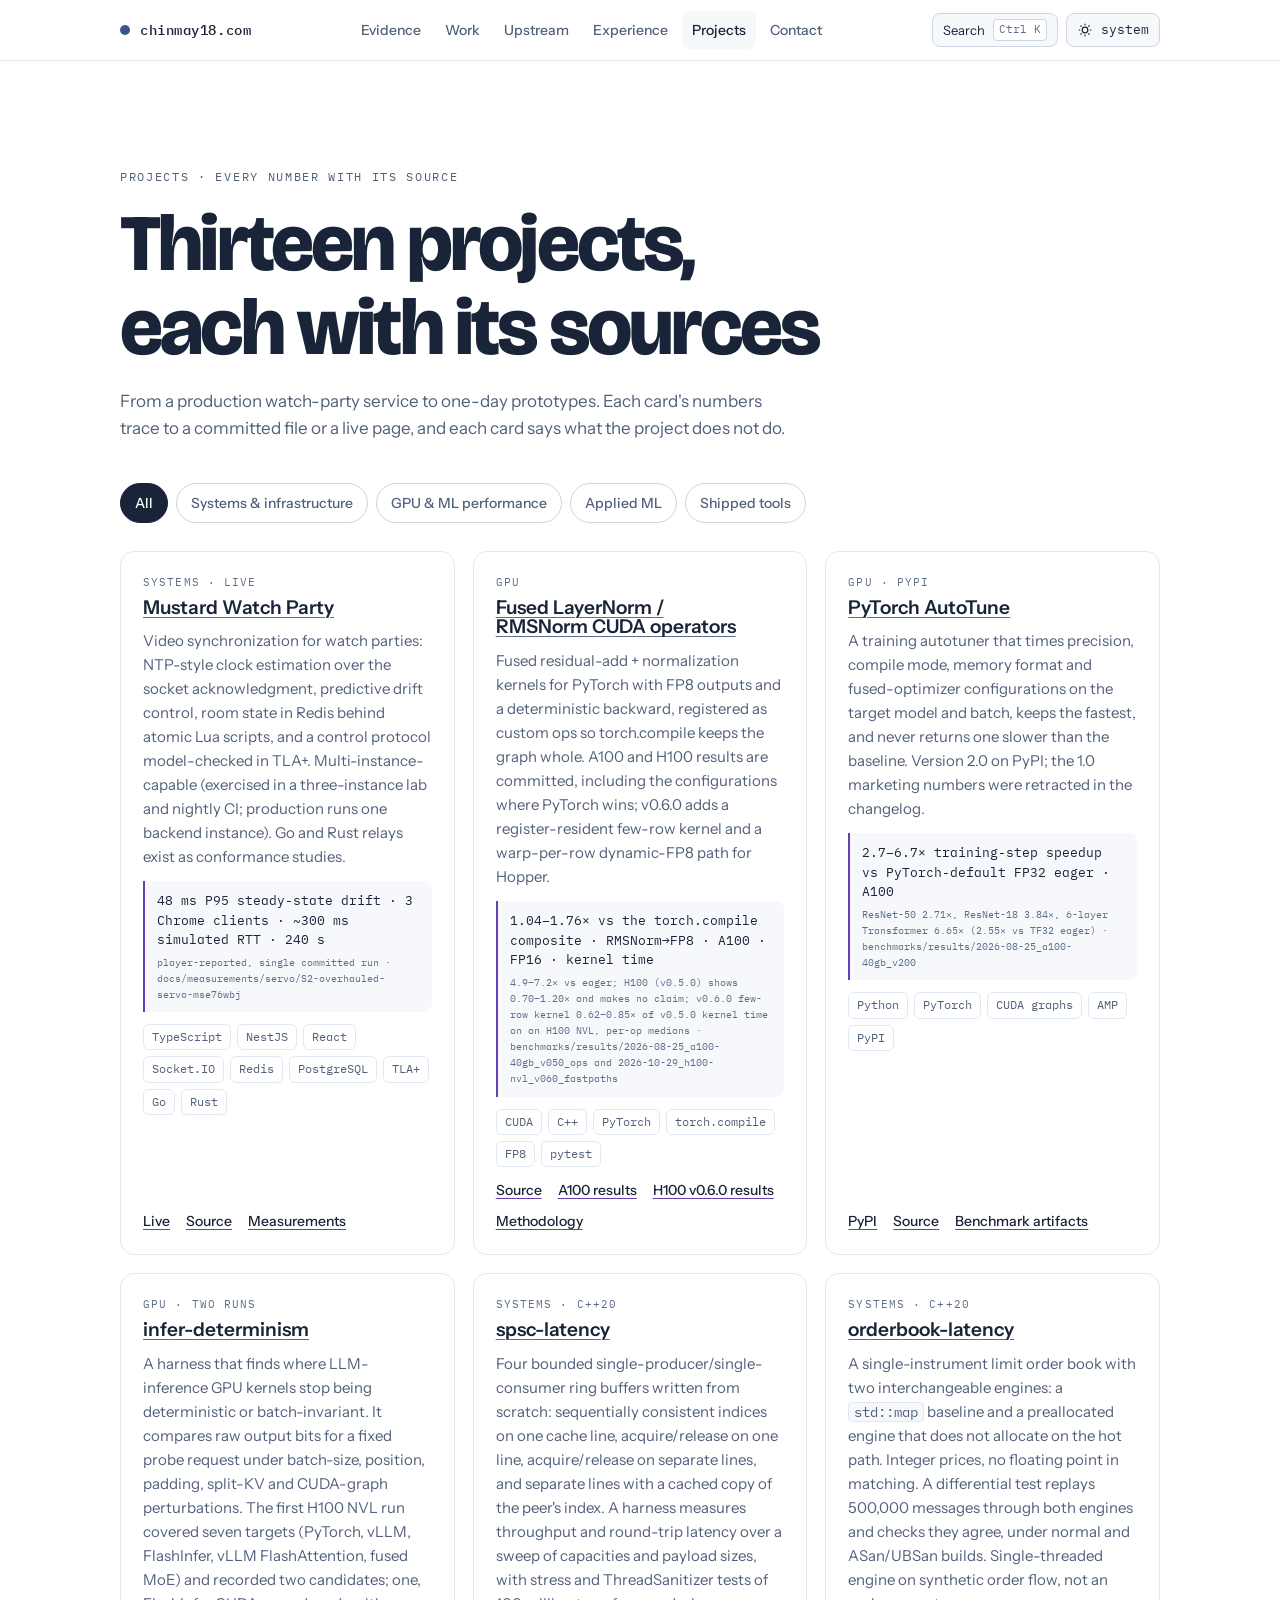
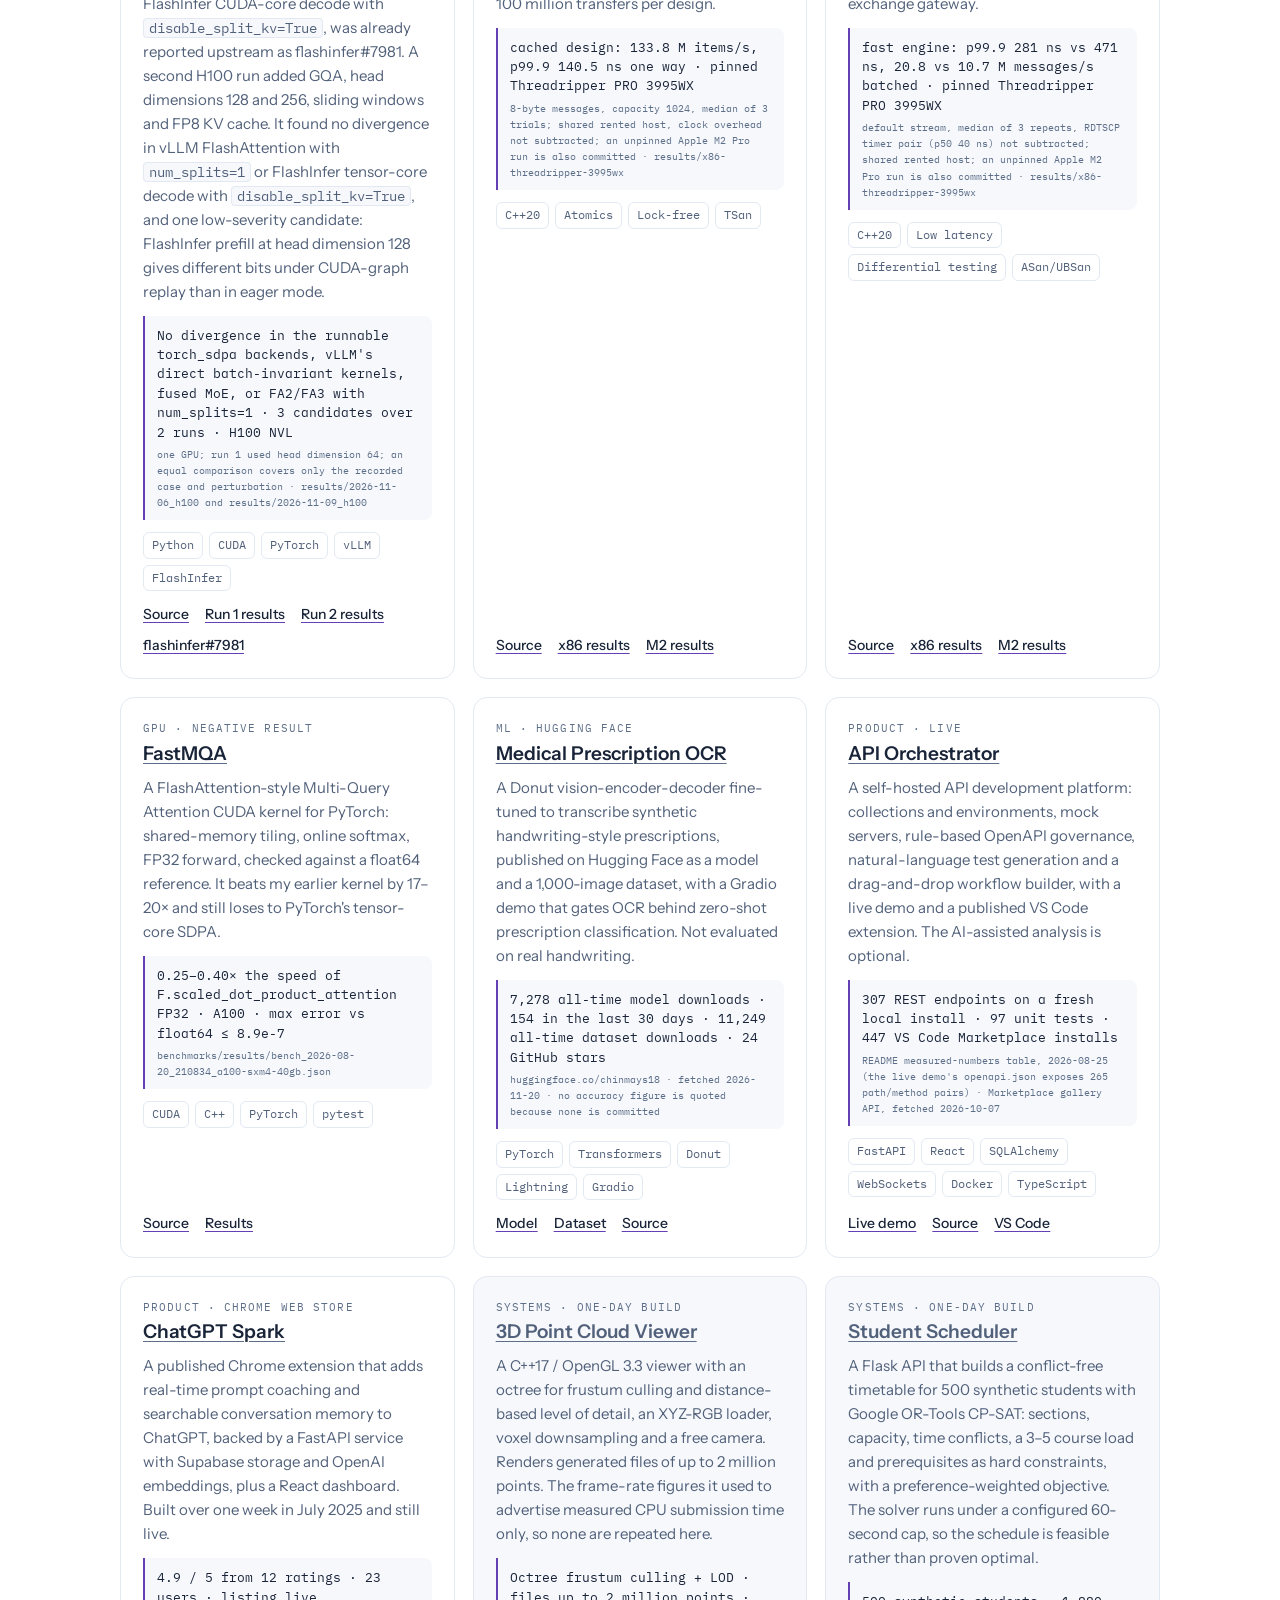
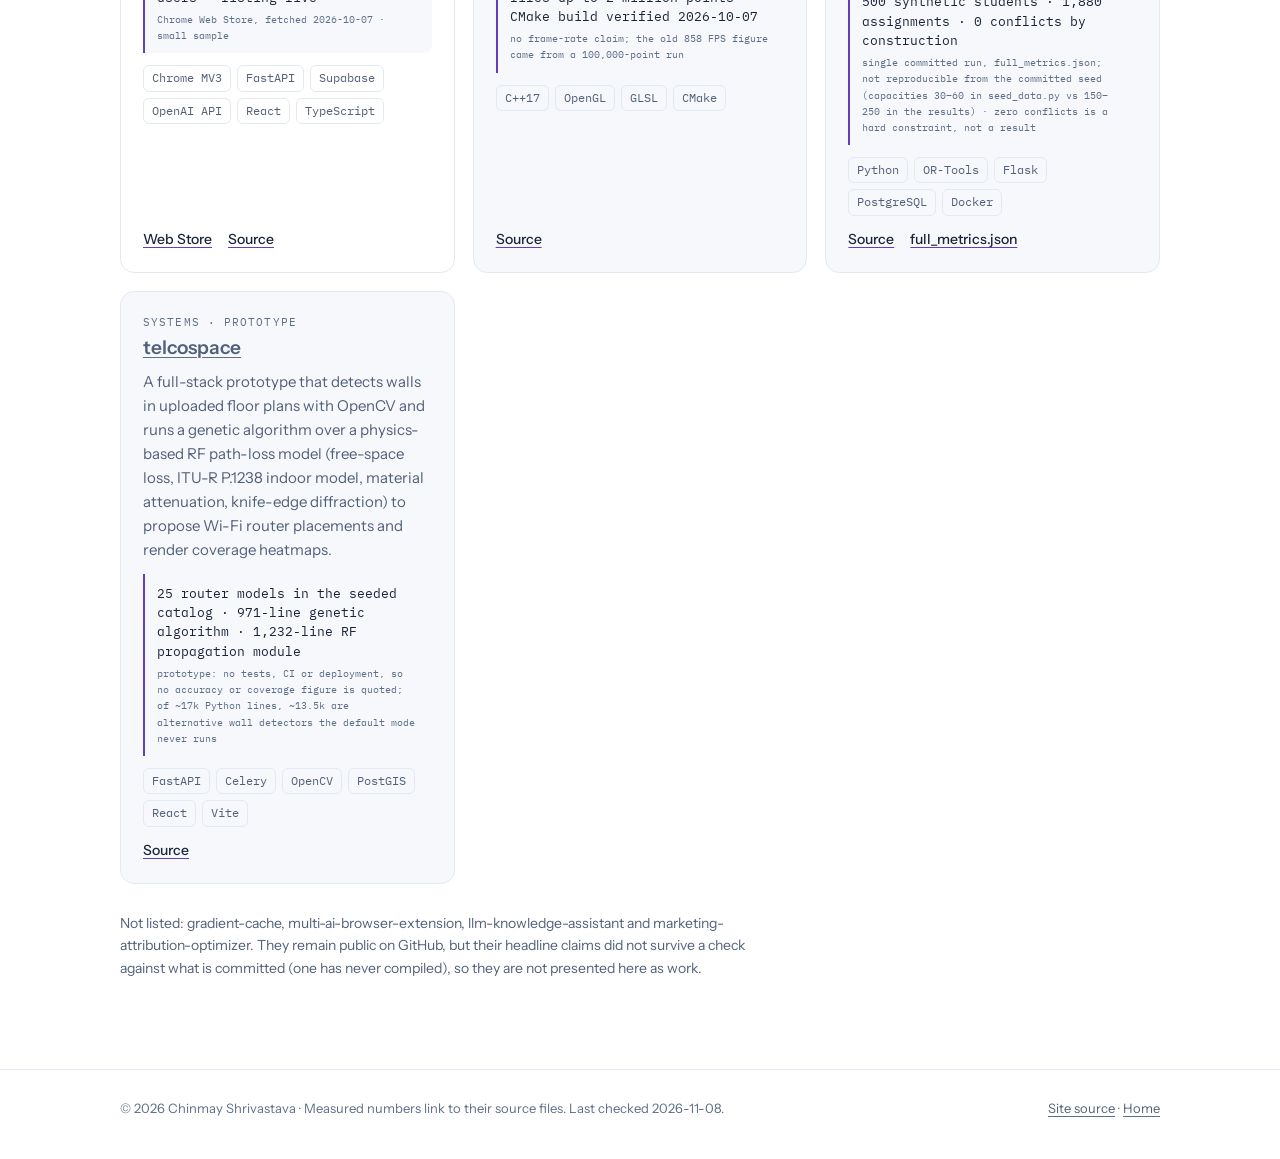
==== projects.html @ 0da6872e "Update Hugging Face download counts" ====
<!DOCTYPE html>
<html lang="en">
<head>
  <meta charset="UTF-8">
  <meta name="viewport" content="width=device-width, initial-scale=1.0, viewport-fit=cover">
  <title>Projects · Chinmay Shrivastava</title>
  <meta name="description" content="Projects by Chinmay Shrivastava: distributed video sync, fused CUDA operators, a PyTorch autotuner, a Multi-Query Attention kernel, OCR on Hugging Face, and shipped tools. Every number on each card names its source.">
  <link rel="canonical" href="https://chinmay18.com/projects.html">
  <meta name="theme-color" content="#ffffff" media="(prefers-color-scheme: light)">
  <meta name="theme-color" content="#0d1117" media="(prefers-color-scheme: dark)">
  <meta property="og:type" content="website">
  <meta property="og:title" content="Projects · Chinmay Shrivastava">
  <meta property="og:description" content="Thirteen projects, each with sourced numbers and the limits of what it does.">
  <meta property="og:url" content="https://chinmay18.com/projects.html">
  <meta property="og:image" content="https://chinmay18.com/assets/og.png">
  <meta property="og:image:width" content="1200">
  <meta property="og:image:height" content="630">
  <meta name="twitter:card" content="summary_large_image">
  <meta name="twitter:image" content="https://chinmay18.com/assets/og.png">
  <link rel="icon" href="data:image/svg+xml,%3Csvg xmlns='http://www.w3.org/2000/svg' viewBox='0 0 64 64'%3E%3Crect width='64' height='64' rx='14' fill='%23192438'/%3E%3Ccircle cx='24' cy='40' r='9' fill='%23bba8ff'/%3E%3Ccircle cx='42' cy='26' r='9' fill='%2383dcd0'/%3E%3C/svg%3E">
  <script>try{var t=localStorage.getItem("theme");if(t==="light"||t==="dark"){document.documentElement.setAttribute("data-theme",t)}}catch(e){}</script>
  <link rel="preconnect" href="https://fonts.googleapis.com">
  <link rel="preconnect" href="https://fonts.gstatic.com" crossorigin>
  <link href="https://fonts.googleapis.com/css2?family=Bricolage+Grotesque:opsz,wght@12..96,500..800&family=IBM+Plex+Mono:wght@400;500&family=Instrument+Sans:wght@400..700&display=swap" rel="stylesheet">
  <link rel="stylesheet" href="assets/css/site.css">
</head>
<body>
  <a class="skip" href="#main">Skip to content</a>

  <header class="topbar">
    <div class="wrap">
      <a class="brand" href="index.html" aria-label="chinmay18.com, home"><span class="dot" aria-hidden="true"></span>chinmay18.com</a>
      <nav aria-label="Primary"><ul class="nav">
        <li><a href="index.html#evidence" data-cmd="Evidence ledger" data-kind="section">Evidence</a></li>
        <li><a href="index.html#work" data-cmd="Selected work" data-kind="section">Work</a></li>
        <li><a href="index.html#upstream" data-cmd="Upstream record" data-kind="section">Upstream</a></li>
        <li><a href="index.html#experience" data-cmd="Experience" data-kind="section">Experience</a></li>
        <li><a href="projects.html" aria-current="page" data-cmd="All projects" data-kind="page">Projects</a></li>
        <li><a href="index.html#contact" data-cmd="Contact" data-kind="section">Contact</a></li>
      </ul></nav>
      <div class="controls">
        <button class="btn-kbd" type="button" data-open-palette aria-label="Search this site (Command K)"><span class="label">Search</span><kbd aria-hidden="true">⌘K</kbd></button>
        <button class="btn-icon" type="button" id="theme-toggle">
          <svg viewBox="0 0 24 24" fill="none" stroke="currentColor" stroke-width="1.8" aria-hidden="true"><circle cx="12" cy="12" r="4.2"/><path d="M12 2.5v2.4M12 19.1v2.4M2.5 12h2.4M19.1 12h2.4M5.3 5.3l1.7 1.7M17 17l1.7 1.7M5.3 18.7 7 17M17 7l1.7-1.7"/></svg>
          <span class="sr-only">Theme: </span><span class="theme-label mono" aria-live="polite">system</span>
        </button>
      </div>
    </div>
  </header>

  <main id="main">
    <section class="page-head">
      <div class="wrap">
        <p class="eyebrow rise" style="--i:0">Projects · every number with its source</p>
        <h1 class="rise" style="--i:1">Thirteen projects,<br>each with its sources</h1>
        <p class="rise" style="--i:2">From a production watch-party service to one-day prototypes. Each card's numbers trace to a committed file or a live page, and each card says what the project does not do.</p>
      </div>
    </section>

    <section class="section" style="border-top:0; padding-top:0">
      <div class="wrap">
        <h2 class="sr-only">All projects</h2>
        <div class="filters" role="group" aria-label="Filter projects">
          <button class="filter" type="button" data-filter="all" aria-pressed="true">All</button>
          <button class="filter" type="button" data-filter="systems" aria-pressed="false">Systems &amp; infrastructure</button>
          <button class="filter" type="button" data-filter="gpu" aria-pressed="false">GPU &amp; ML performance</button>
          <button class="filter" type="button" data-filter="ml" aria-pressed="false">Applied ML</button>
          <button class="filter" type="button" data-filter="product" aria-pressed="false">Shipped tools</button>
        </div>
        <p class="sr-only" role="status" id="filter-status"></p>

        <div class="grid">
          <!-- Mustard -->
          <article class="proj" data-kinds="systems product">
            <div class="top"><h3><a href="https://github.com/JonSnow1807/Mustard-Watch-Party" target="_blank" rel="noopener" data-cmd="Mustard Watch Party" data-kind="project">Mustard Watch Party</a></h3><span class="kind">systems · live</span></div>
            <p>Video synchronization for watch parties: NTP-style clock estimation over the socket acknowledgment, predictive drift control, room state in Redis behind atomic Lua scripts, and a control protocol model-checked in TLA+. Multi-instance-capable (exercised in a three-instance lab and nightly CI; production runs one backend instance). Go and Rust relays exist as conformance studies.</p>
            <div class="fact">48 ms P95 steady-state drift · 3 Chrome clients · ~300 ms simulated RTT · 240 s<small>player-reported, single committed run · docs/measurements/servo/S2-overhauled-servo-mse76wbj</small></div>
            <div class="tags"><span>TypeScript</span><span>NestJS</span><span>React</span><span>Socket.IO</span><span>Redis</span><span>PostgreSQL</span><span>TLA+</span><span>Go</span><span>Rust</span></div>
            <div class="foot"><a href="https://mustard.watch" target="_blank" rel="noopener">Live</a><a href="https://github.com/JonSnow1807/Mustard-Watch-Party" target="_blank" rel="noopener">Source</a><a href="https://github.com/JonSnow1807/Mustard-Watch-Party/tree/main/docs/measurements" target="_blank" rel="noopener">Measurements</a></div>
          </article>

          <!-- Fused CUDA -->
          <article class="proj" data-kinds="gpu">
            <div class="top"><h3><a href="https://github.com/JonSnow1807/Fused-LayerNorm-CUDA-Operator" target="_blank" rel="noopener" data-cmd="Fused LayerNorm CUDA operators" data-kind="project">Fused LayerNorm / RMSNorm CUDA operators</a></h3><span class="kind">gpu</span></div>
            <p>Fused residual-add + normalization kernels for PyTorch with FP8 outputs and a deterministic backward, registered as custom ops so torch.compile keeps the graph whole. A100 and H100 results are committed, including the configurations where PyTorch wins; v0.6.0 adds a register-resident few-row kernel and a warp-per-row dynamic-FP8 path for Hopper.</p>
            <div class="fact">1.04–1.76× vs the torch.compile composite · RMSNorm→FP8 · A100 · FP16 · kernel time<small>4.9–7.2× vs eager; H100 (v0.5.0) shows 0.70–1.20× and makes no claim; v0.6.0 few-row kernel 0.62–0.85× of v0.5.0 kernel time on an H100 NVL, per-op medians · benchmarks/results/2026-08-25_a100-40gb_v050_ops and 2026-10-29_h100-nvl_v060_fastpaths</small></div>
            <div class="tags"><span>CUDA</span><span>C++</span><span>PyTorch</span><span>torch.compile</span><span>FP8</span><span>pytest</span></div>
            <div class="foot"><a href="https://github.com/JonSnow1807/Fused-LayerNorm-CUDA-Operator" target="_blank" rel="noopener">Source</a><a href="https://github.com/JonSnow1807/Fused-LayerNorm-CUDA-Operator/tree/main/benchmarks/results/2026-08-25_a100-40gb_v050_ops" target="_blank" rel="noopener">A100 results</a><a href="https://github.com/JonSnow1807/Fused-LayerNorm-CUDA-Operator/tree/main/benchmarks/results/2026-10-29_h100-nvl_v060_fastpaths" target="_blank" rel="noopener">H100 v0.6.0 results</a><a href="https://github.com/JonSnow1807/Fused-LayerNorm-CUDA-Operator/blob/main/docs/methodology.md" target="_blank" rel="noopener">Methodology</a></div>
          </article>

          <!-- AutoTune -->
          <article class="proj" data-kinds="gpu product">
            <div class="top"><h3><a href="https://github.com/JonSnow1807/pytorch-autotune" target="_blank" rel="noopener" data-cmd="PyTorch AutoTune" data-kind="project">PyTorch AutoTune</a></h3><span class="kind">gpu · pypi</span></div>
            <p>A training autotuner that times precision, compile mode, memory format and fused-optimizer configurations on the target model and batch, keeps the fastest, and never returns one slower than the baseline. Version 2.0 on PyPI; the 1.0 marketing numbers were retracted in the changelog.</p>
            <div class="fact">2.7–6.7× training-step speedup vs PyTorch-default FP32 eager · A100<small>ResNet-50 2.71×, ResNet-18 3.84×, 6-layer Transformer 6.65× (2.55× vs TF32 eager) · benchmarks/results/2026-08-25_a100-40gb_v200</small></div>
            <div class="tags"><span>Python</span><span>PyTorch</span><span>CUDA graphs</span><span>AMP</span><span>PyPI</span></div>
            <div class="foot"><a href="https://pypi.org/project/pytorch-autotune/" target="_blank" rel="noopener">PyPI</a><a href="https://github.com/JonSnow1807/pytorch-autotune" target="_blank" rel="noopener">Source</a><a href="https://github.com/JonSnow1807/pytorch-autotune/tree/main/benchmarks/results/2026-08-25_a100-40gb_v200" target="_blank" rel="noopener">Benchmark artifacts</a></div>
          </article>

          <!-- infer-determinism -->
          <article class="proj" data-kinds="gpu">
            <div class="top"><h3><a href="https://github.com/JonSnow1807/infer-determinism" target="_blank" rel="noopener" data-cmd="infer-determinism" data-kind="project">infer-determinism</a></h3><span class="kind">gpu · two runs</span></div>
            <p>A harness that finds where LLM-inference GPU kernels stop being deterministic or batch-invariant. It compares raw output bits for a fixed probe request under batch-size, position, padding, split-KV and CUDA-graph perturbations. The first H100 NVL run covered seven targets (PyTorch, vLLM, FlashInfer, vLLM FlashAttention, fused MoE) and recorded two candidates; one, FlashInfer CUDA-core decode with <code class="mono">disable_split_kv=True</code>, was already reported upstream as flashinfer#7981. A second H100 run added GQA, head dimensions 128 and 256, sliding windows and FP8 KV cache. It found no divergence in vLLM FlashAttention with <code class="mono">num_splits=1</code> or FlashInfer tensor-core decode with <code class="mono">disable_split_kv=True</code>, and one low-severity candidate: FlashInfer prefill at head dimension 128 gives different bits under CUDA-graph replay than in eager mode.</p>
            <div class="fact">No divergence in the runnable torch_sdpa backends, vLLM's direct batch-invariant kernels, fused MoE, or FA2/FA3 with num_splits=1 · 3 candidates over 2 runs · H100 NVL<small>one GPU; run 1 used head dimension 64; an equal comparison covers only the recorded case and perturbation · results/2026-11-06_h100 and results/2026-11-09_h100</small></div>
            <div class="tags"><span>Python</span><span>CUDA</span><span>PyTorch</span><span>vLLM</span><span>FlashInfer</span></div>
            <div class="foot"><a href="https://github.com/JonSnow1807/infer-determinism" target="_blank" rel="noopener">Source</a><a href="https://github.com/JonSnow1807/infer-determinism/tree/master/results/2026-11-06_h100" target="_blank" rel="noopener">Run 1 results</a><a href="https://github.com/JonSnow1807/infer-determinism/tree/master/results/2026-11-09_h100" target="_blank" rel="noopener">Run 2 results</a><a href="https://github.com/flashinfer-ai/flashinfer/issues/7981" target="_blank" rel="noopener">flashinfer#7981</a></div>
          </article>

          <!-- spsc-latency -->
          <article class="proj" data-kinds="systems">
            <div class="top"><h3><a href="https://github.com/JonSnow1807/spsc-latency" target="_blank" rel="noopener" data-cmd="spsc-latency" data-kind="project">spsc-latency</a></h3><span class="kind">systems · C++20</span></div>
            <p>Four bounded single-producer/single-consumer ring buffers written from scratch: sequentially consistent indices on one cache line, acquire/release on one line, acquire/release on separate lines, and separate lines with a cached copy of the peer's index. A harness measures throughput and round-trip latency over a sweep of capacities and payload sizes, with stress and ThreadSanitizer tests of 100 million transfers per design.</p>
            <div class="fact">cached design: 133.8 M items/s, p99.9 140.5 ns one way · pinned Threadripper PRO 3995WX<small>8-byte messages, capacity 1024, median of 3 trials; shared rented host, clock overhead not subtracted; an unpinned Apple M2 Pro run is also committed · results/x86-threadripper-3995wx</small></div>
            <div class="tags"><span>C++20</span><span>Atomics</span><span>Lock-free</span><span>TSan</span></div>
            <div class="foot"><a href="https://github.com/JonSnow1807/spsc-latency" target="_blank" rel="noopener">Source</a><a href="https://github.com/JonSnow1807/spsc-latency/tree/master/results/x86-threadripper-3995wx" target="_blank" rel="noopener">x86 results</a><a href="https://github.com/JonSnow1807/spsc-latency/tree/master/results/macbook-m2" target="_blank" rel="noopener">M2 results</a></div>
          </article>

          <!-- orderbook-latency -->
          <article class="proj" data-kinds="systems">
            <div class="top"><h3><a href="https://github.com/JonSnow1807/orderbook-latency" target="_blank" rel="noopener" data-cmd="orderbook-latency" data-kind="project">orderbook-latency</a></h3><span class="kind">systems · C++20</span></div>
            <p>A single-instrument limit order book with two interchangeable engines: a <code class="mono">std::map</code> baseline and a preallocated engine that does not allocate on the hot path. Integer prices, no floating point in matching. A differential test replays 500,000 messages through both engines and checks they agree, under normal and ASan/UBSan builds. Single-threaded engine on synthetic order flow, not an exchange gateway.</p>
            <div class="fact">fast engine: p99.9 281 ns vs 471 ns, 20.8 vs 10.7 M messages/s batched · pinned Threadripper PRO 3995WX<small>default stream, median of 3 repeats, RDTSCP timer pair (p50 40 ns) not subtracted; shared rented host; an unpinned Apple M2 Pro run is also committed · results/x86-threadripper-3995wx</small></div>
            <div class="tags"><span>C++20</span><span>Low latency</span><span>Differential testing</span><span>ASan/UBSan</span></div>
            <div class="foot"><a href="https://github.com/JonSnow1807/orderbook-latency" target="_blank" rel="noopener">Source</a><a href="https://github.com/JonSnow1807/orderbook-latency/tree/master/results/x86-threadripper-3995wx" target="_blank" rel="noopener">x86 results</a><a href="https://github.com/JonSnow1807/orderbook-latency/tree/master/results/macbook-m2" target="_blank" rel="noopener">M2 results</a></div>
          </article>

          <!-- FastMQA -->
          <article class="proj" data-kinds="gpu">
            <div class="top"><h3><a href="https://github.com/JonSnow1807/FastMQA" target="_blank" rel="noopener" data-cmd="FastMQA attention kernel" data-kind="project">FastMQA</a></h3><span class="kind">gpu · negative result</span></div>
            <p>A FlashAttention-style Multi-Query Attention CUDA kernel for PyTorch: shared-memory tiling, online softmax, FP32 forward, checked against a float64 reference. It beats my earlier kernel by 17–20× and still loses to PyTorch's tensor-core SDPA.</p>
            <div class="fact">0.25–0.40× the speed of F.scaled_dot_product_attention FP32 · A100 · max error vs float64 ≤ 8.9e-7<small>benchmarks/results/bench_2026-08-20_210834_a100-sxm4-40gb.json</small></div>
            <div class="tags"><span>CUDA</span><span>C++</span><span>PyTorch</span><span>pytest</span></div>
            <div class="foot"><a href="https://github.com/JonSnow1807/FastMQA" target="_blank" rel="noopener">Source</a><a href="https://github.com/JonSnow1807/FastMQA/tree/main/benchmarks/results" target="_blank" rel="noopener">Results</a></div>
          </article>

          <!-- Medical OCR -->
          <article class="proj" data-kinds="ml product">
            <div class="top"><h3><a href="https://github.com/JonSnow1807/Medical-Prescription-OCR" target="_blank" rel="noopener" data-cmd="Medical prescription OCR" data-kind="project">Medical Prescription OCR</a></h3><span class="kind">ml · hugging face</span></div>
            <p>A Donut vision-encoder-decoder fine-tuned to transcribe synthetic handwriting-style prescriptions, published on Hugging Face as a model and a 1,000-image dataset, with a Gradio demo that gates OCR behind zero-shot prescription classification. Not evaluated on real handwriting.</p>
            <div class="fact"><span data-stat="hf_model_all">7,278</span> all-time model downloads · <span data-stat="hf_model_30d">154</span> in the last 30 days · <span data-stat="hf_dataset_all">11,249</span> all-time dataset downloads · <span data-stat="gh_ocr_stars">24</span> GitHub stars<small>huggingface.co/chinmays18 · fetched <span data-stat="fetched">2026-11-20</span> · no accuracy figure is quoted because none is committed</small></div>
            <div class="tags"><span>PyTorch</span><span>Transformers</span><span>Donut</span><span>Lightning</span><span>Gradio</span></div>
            <div class="foot"><a href="https://huggingface.co/chinmays18/medical-prescription-ocr" target="_blank" rel="noopener">Model</a><a href="https://huggingface.co/datasets/chinmays18/medical-prescription-dataset" target="_blank" rel="noopener">Dataset</a><a href="https://github.com/JonSnow1807/Medical-Prescription-OCR" target="_blank" rel="noopener">Source</a></div>
          </article>

          <!-- API Orchestrator -->
          <article class="proj" data-kinds="product systems">
            <div class="top"><h3><a href="https://github.com/JonSnow1807/api-orchestrator" target="_blank" rel="noopener" data-cmd="API Orchestrator" data-kind="project">API Orchestrator</a></h3><span class="kind">product · live</span></div>
            <p>A self-hosted API development platform: collections and environments, mock servers, rule-based OpenAPI governance, natural-language test generation and a drag-and-drop workflow builder, with a live demo and a published VS Code extension. The AI-assisted analysis is optional.</p>
            <div class="fact">307 REST endpoints on a fresh local install · 97 unit tests · 447 VS Code Marketplace installs<small>README measured-numbers table, 2026-08-25 (the live demo's openapi.json exposes 265 path/method pairs) · Marketplace gallery API, fetched 2026-10-07</small></div>
            <div class="tags"><span>FastAPI</span><span>React</span><span>SQLAlchemy</span><span>WebSockets</span><span>Docker</span><span>TypeScript</span></div>
            <div class="foot"><a href="https://streamapi.dev" target="_blank" rel="noopener">Live demo</a><a href="https://github.com/JonSnow1807/api-orchestrator" target="_blank" rel="noopener">Source</a><a href="https://marketplace.visualstudio.com/items?itemName=ChinmayShrivastava.api-orchestrator" target="_blank" rel="noopener">VS Code</a></div>
          </article>

          <!-- ChatGPT Spark -->
          <article class="proj" data-kinds="product">
            <div class="top"><h3><a href="https://github.com/JonSnow1807/chatgpt-memory-manager" target="_blank" rel="noopener" data-cmd="ChatGPT Spark extension" data-kind="project">ChatGPT Spark</a></h3><span class="kind">product · chrome web store</span></div>
            <p>A published Chrome extension that adds real-time prompt coaching and searchable conversation memory to ChatGPT, backed by a FastAPI service with Supabase storage and OpenAI embeddings, plus a React dashboard. Built over one week in July 2025 and still live.</p>
            <div class="fact">4.9 / 5 from 12 ratings · 23 users · listing live<small>Chrome Web Store, fetched 2026-10-07 · small sample</small></div>
            <div class="tags"><span>Chrome MV3</span><span>FastAPI</span><span>Supabase</span><span>OpenAI API</span><span>React</span><span>TypeScript</span></div>
            <div class="foot"><a href="https://chromewebstore.google.com/detail/chatgpt-spark/bieoffmnblcajoahiljjbhffeccojpop" target="_blank" rel="noopener">Web Store</a><a href="https://github.com/JonSnow1807/chatgpt-memory-manager" target="_blank" rel="noopener">Source</a></div>
          </article>

          <!-- 3D viewer -->
          <article class="proj quiet" data-kinds="systems">
            <div class="top"><h3><a href="https://github.com/JonSnow1807/3D-Point-Cloud-Viewer" target="_blank" rel="noopener" data-cmd="3D point cloud viewer" data-kind="project">3D Point Cloud Viewer</a></h3><span class="kind">systems · one-day build</span></div>
            <p>A C++17 / OpenGL 3.3 viewer with an octree for frustum culling and distance-based level of detail, an XYZ-RGB loader, voxel downsampling and a free camera. Renders generated files of up to 2 million points. The frame-rate figures it used to advertise measured CPU submission time only, so none are repeated here.</p>
            <div class="fact">Octree frustum culling + LOD · files up to 2 million points · CMake build verified 2026-10-07<small>no frame-rate claim; the old 858 FPS figure came from a 100,000-point run</small></div>
            <div class="tags"><span>C++17</span><span>OpenGL</span><span>GLSL</span><span>CMake</span></div>
            <div class="foot"><a href="https://github.com/JonSnow1807/3D-Point-Cloud-Viewer" target="_blank" rel="noopener">Source</a></div>
          </article>

          <!-- Student scheduler -->
          <article class="proj quiet" data-kinds="systems">
            <div class="top"><h3><a href="https://github.com/JonSnow1807/student-scheduler" target="_blank" rel="noopener" data-cmd="Student scheduler" data-kind="project">Student Scheduler</a></h3><span class="kind">systems · one-day build</span></div>
            <p>A Flask API that builds a conflict-free timetable for 500 synthetic students with Google OR-Tools CP-SAT: sections, capacity, time conflicts, a 3–5 course load and prerequisites as hard constraints, with a preference-weighted objective. The solver runs under a configured 60-second cap, so the schedule is feasible rather than proven optimal.</p>
            <div class="fact">500 synthetic students · 1,880 assignments · 0 conflicts by construction<small>single committed run, full_metrics.json; not reproducible from the committed seed (capacities 30–60 in seed_data.py vs 150–250 in the results) · zero conflicts is a hard constraint, not a result</small></div>
            <div class="tags"><span>Python</span><span>OR-Tools</span><span>Flask</span><span>PostgreSQL</span><span>Docker</span></div>
            <div class="foot"><a href="https://github.com/JonSnow1807/student-scheduler" target="_blank" rel="noopener">Source</a><a href="https://github.com/JonSnow1807/student-scheduler/blob/main/full_metrics.json" target="_blank" rel="noopener">full_metrics.json</a></div>
          </article>

          <!-- telcospace -->
          <article class="proj quiet" data-kinds="systems">
            <div class="top"><h3><a href="https://github.com/JonSnow1807/telcospace" target="_blank" rel="noopener" data-cmd="telcospace router placement" data-kind="project">telcospace</a></h3><span class="kind">systems · prototype</span></div>
            <p>A full-stack prototype that detects walls in uploaded floor plans with OpenCV and runs a genetic algorithm over a physics-based RF path-loss model (free-space loss, ITU-R P.1238 indoor model, material attenuation, knife-edge diffraction) to propose Wi-Fi router placements and render coverage heatmaps.</p>
            <div class="fact">25 router models in the seeded catalog · 971-line genetic algorithm · 1,232-line RF propagation module<small>prototype: no tests, CI or deployment, so no accuracy or coverage figure is quoted; of ~17k Python lines, ~13.5k are alternative wall detectors the default mode never runs</small></div>
            <div class="tags"><span>FastAPI</span><span>Celery</span><span>OpenCV</span><span>PostGIS</span><span>React</span><span>Vite</span></div>
            <div class="foot"><a href="https://github.com/JonSnow1807/telcospace" target="_blank" rel="noopener">Source</a></div>
          </article>
        </div>

        <p class="grid-note">Not listed: gradient-cache, multi-ai-browser-extension, llm-knowledge-assistant and marketing-attribution-optimizer. They remain public on GitHub, but their headline claims did not survive a check against what is committed (one has never compiled), so they are not presented here as work.</p>
      </div>
    </section>
  </main>

  <footer>
    <div class="wrap">
      <span>© <span data-year>2026</span> Chinmay Shrivastava · Measured numbers link to their source files. Last checked 2026-11-08.</span>
      <span><a href="https://github.com/JonSnow1807/chinmay18.com" target="_blank" rel="noopener">Site source</a> · <a href="index.html">Home</a></span>
    </div>
  </footer>

  <dialog class="palette" id="palette" aria-label="Search this site">
    <div class="palette-box">
      <input id="palette-input" type="search" role="combobox" aria-expanded="true" aria-autocomplete="list" aria-controls="palette-list" placeholder="Jump to a project or section…" aria-label="Search" autocomplete="off">
      <ul id="palette-list" role="listbox" aria-label="Results"></ul>
      <p id="palette-empty" class="empty" role="status" hidden>No match. Try a project, a section or a link.</p>
    </div>
  </dialog>

  <script src="assets/js/site.js" defer></script>
</body>
</html>
---- assets/css/site.css ----
/* chinmay18.com — stylesheet
   Palette and figures shared with github.com/JonSnow1807 (tools/build_assets.py). */

:root {
  color-scheme: light;
  --bg: #ffffff;
  --panel: #f6f8fc;
  --panel-2: #edf1f7;
  --line: #ccd5e2;
  --line-soft: #e3e9f2;
  --ink: #192438;
  --muted: #52617a;
  --quiet: #5d6f88;
  --violet: #6540b4;
  --teal: #116b64;
  --gold: #865900;
  --coral: #a83f5a;
  --glow: #a391ed;
  --accent: var(--violet);
  --accent-ink: #ffffff;
  --chip-merged-bg: #e3f3f0;
  --chip-open-bg: #ece7fa;
  --chip-draft-bg: #f6ecd8;
  --chip-closed-bg: #f8e5ea;
  --shadow: 0 1px 2px rgba(25, 36, 56, 0.06), 0 12px 32px -16px rgba(25, 36, 56, 0.18);

  --font-display: "Bricolage Grotesque", "Instrument Sans", system-ui, sans-serif;
  --font-body: "Instrument Sans", system-ui, -apple-system, "Segoe UI", Roboto, sans-serif;
  --font-mono: "IBM Plex Mono", ui-monospace, SFMono-Regular, Menlo, Consolas, monospace;

  --max: 1120px;
  --gutter: clamp(16px, 4vw, 40px);
  --radius: 14px;
  --radius-sm: 8px;
  --ease: cubic-bezier(0.2, 0.7, 0.2, 1);
  --fig-light: block;
  --fig-dark: none;
}

@media (prefers-color-scheme: dark) {
  :root:not([data-theme="light"]) {
    color-scheme: dark;
    --bg: #0d1117;
    --panel: #121923;
    --panel-2: #18222f;
    --line: #2c3a4c;
    --line-soft: #1f2a39;
    --ink: #f0f3f8;
    --muted: #a8b5c8;
    --quiet: #8394ac;
    --violet: #bba8ff;
    --teal: #83dcd0;
    --gold: #edc17d;
    --coral: #f3a6b0;
    --glow: #9d7bef;
    --accent-ink: #0d1117;
    --chip-merged-bg: #15302f;
    --chip-open-bg: #26213f;
    --chip-draft-bg: #33291a;
    --chip-closed-bg: #3a2029;
    --shadow: 0 1px 2px rgba(0, 0, 0, 0.4), 0 12px 32px -16px rgba(0, 0, 0, 0.6);
    --fig-light: none;
    --fig-dark: block;
  }
}

:root[data-theme="dark"] {
  color-scheme: dark;
  --bg: #0d1117;
  --panel: #121923;
  --panel-2: #18222f;
  --line: #2c3a4c;
  --line-soft: #1f2a39;
  --ink: #f0f3f8;
  --muted: #a8b5c8;
  --quiet: #8394ac;
  --violet: #bba8ff;
  --teal: #83dcd0;
  --gold: #edc17d;
  --coral: #f3a6b0;
  --glow: #9d7bef;
  --accent-ink: #0d1117;
  --chip-merged-bg: #15302f;
  --chip-open-bg: #26213f;
  --chip-draft-bg: #33291a;
  --chip-closed-bg: #3a2029;
  --shadow: 0 1px 2px rgba(0, 0, 0, 0.4), 0 12px 32px -16px rgba(0, 0, 0, 0.6);
  --fig-light: none;
  --fig-dark: block;
}

/* ---------- base ---------- */
*,
*::before,
*::after {
  box-sizing: border-box;
}

html {
  scroll-behavior: smooth;
  scroll-padding-top: 76px;
  -webkit-text-size-adjust: 100%;
}

body {
  margin: 0;
  background: var(--bg);
  color: var(--ink);
  font-family: var(--font-body);
  font-size: 16px;
  line-height: 1.6;
  font-feature-settings: "ss01", "cv05";
  -webkit-font-smoothing: antialiased;
}

@media (min-width: 900px) {
  body {
    font-size: 17px;
  }
}

img,
svg,
picture {
  max-width: 100%;
  display: block;
}

a {
  color: inherit;
  text-decoration-color: var(--quiet);
  text-decoration-thickness: 1px;
  text-underline-offset: 3px;
  transition: text-decoration-color 0.2s var(--ease), color 0.2s var(--ease);
}

a:hover {
  text-decoration-color: var(--accent);
  color: var(--accent);
}

:focus-visible {
  outline: 2px solid var(--accent);
  outline-offset: 3px;
}

.sr-only {
  position: absolute;
  width: 1px;
  height: 1px;
  padding: 0;
  margin: -1px;
  overflow: hidden;
  clip: rect(0 0 0 0);
  white-space: nowrap;
  border: 0;
}

::selection {
  background: var(--glow);
  color: #0d1117;
}

h1,
h2,
h3 {
  font-family: var(--font-display);
  font-variation-settings: "opsz" 96;
  letter-spacing: -0.02em;
  line-height: 1.05;
  margin: 0;
  text-wrap: balance;
}

p {
  margin: 0;
}

.mono {
  font-family: var(--font-mono);
  font-variant-numeric: tabular-nums;
}

.eyebrow {
  font-family: var(--font-mono);
  font-size: 12px;
  letter-spacing: 0.14em;
  text-transform: uppercase;
  color: var(--quiet);
}

.wrap {
  max-width: var(--max);
  margin-inline: auto;
  padding-inline: var(--gutter);
}

.skip {
  position: absolute;
  left: 16px;
  top: -48px;
  padding: 10px 14px;
  background: var(--accent);
  color: var(--accent-ink);
  border-radius: var(--radius-sm);
  z-index: 100;
  text-decoration: none;
  font-weight: 600;
}

.skip:focus {
  top: 12px;
}

/* ---------- top bar ---------- */
.topbar {
  position: sticky;
  top: 0;
  z-index: 50;
  background: var(--bg);
  background: color-mix(in srgb, var(--bg) 88%, transparent);
  backdrop-filter: blur(14px);
  -webkit-backdrop-filter: blur(14px);
  border-bottom: 1px solid var(--line-soft);
}

.topbar .wrap {
  display: flex;
  align-items: center;
  justify-content: space-between;
  gap: 16px;
  min-height: 60px;
}

.brand {
  font-family: var(--font-mono);
  font-weight: 500;
  font-size: 14px;
  letter-spacing: 0.04em;
  text-decoration: none;
  display: inline-flex;
  align-items: center;
  gap: 10px;
}

.brand .dot {
  width: 10px;
  height: 10px;
  border-radius: 50%;
  background: linear-gradient(135deg, var(--violet), var(--teal));
  flex: none;
}

.nav {
  display: flex;
  align-items: center;
  gap: 4px;
  list-style: none;
  margin: 0;
  padding: 0;
}

.nav a {
  display: inline-block;
  padding: 8px 10px;
  font-size: 14px;
  font-weight: 500;
  color: var(--muted);
  text-decoration: none;
  border-radius: var(--radius-sm);
}

.nav a:hover,
.nav a[aria-current="page"] {
  color: var(--ink);
  background: var(--panel);
}

.controls {
  display: flex;
  align-items: center;
  gap: 8px;
}

.btn-icon,
.btn-kbd {
  appearance: none;
  border: 1px solid var(--line);
  background: var(--panel);
  color: var(--ink);
  border-radius: var(--radius-sm);
  height: 34px;
  padding: 0 10px;
  display: inline-flex;
  align-items: center;
  gap: 8px;
  font: inherit;
  font-size: 13px;
  cursor: pointer;
  transition: border-color 0.2s var(--ease), background 0.2s var(--ease);
}

.btn-icon:hover,
.btn-kbd:hover {
  border-color: var(--accent);
}

.btn-icon svg {
  width: 16px;
  height: 16px;
}

.btn-kbd kbd {
  font-family: var(--font-mono);
  font-size: 11px;
  color: var(--quiet);
  border: 1px solid var(--line);
  border-radius: 4px;
  padding: 1px 5px;
  background: var(--bg);
}

@media (max-width: 760px) {
  .topbar .wrap {
    flex-wrap: wrap;
    padding-block: 6px;
    row-gap: 0;
  }

  .nav {
    order: 3;
    flex-basis: 100%;
    overflow-x: auto;
    gap: 0;
    padding-bottom: 6px;
    scrollbar-width: none;
  }

  .nav::-webkit-scrollbar {
    display: none;
  }

  .nav a {
    white-space: nowrap;
    padding: 6px 8px;
    font-size: 13px;
  }

  .btn-kbd .label {
    display: none;
  }
}

/* ---------- hero ---------- */
.hero {
  padding-block: clamp(48px, 9vw, 112px) clamp(40px, 6vw, 72px);
}

.hero-grid {
  display: grid;
  grid-template-columns: minmax(0, 1.3fr) minmax(0, 1fr);
  gap: clamp(28px, 5vw, 64px);
  align-items: end;
}

@media (max-width: 900px) {
  .hero-grid {
    grid-template-columns: 1fr;
    align-items: start;
  }
}

.hero h1 {
  font-size: clamp(44px, 8vw, 92px);
  font-weight: 800;
  letter-spacing: -0.035em;
  margin-top: 18px;
}

.hero .thesis {
  font-size: clamp(19px, 2vw, 23px);
  line-height: 1.4;
  max-width: 34ch;
  margin-top: 26px;
  color: var(--ink);
  text-wrap: pretty;
}

.hero .thesis strong {
  font-weight: 600;
  color: var(--accent);
}

.hero .lede {
  margin-top: 18px;
  max-width: 58ch;
  color: var(--muted);
}

.rule {
  display: inline-flex;
  gap: 8px;
  margin-top: 22px;
}

.rule span {
  display: block;
  height: 4px;
  border-radius: 2px;
}

.rule span:first-child {
  width: 72px;
  background: var(--violet);
}

.rule span:last-child {
  width: 30px;
  background: var(--teal);
}

.links {
  display: flex;
  flex-wrap: wrap;
  gap: 10px;
  margin-top: 30px;
}

.pill {
  display: inline-flex;
  align-items: center;
  gap: 8px;
  padding: 9px 14px;
  border: 1px solid var(--line);
  border-radius: 999px;
  font-size: 14px;
  font-weight: 500;
  text-decoration: none;
  background: var(--bg);
  transition: border-color 0.2s var(--ease), transform 0.2s var(--ease), background 0.2s var(--ease);
}

.pill:hover {
  border-color: var(--accent);
  transform: translateY(-1px);
  color: var(--ink);
}

.pill.primary {
  background: var(--ink);
  color: var(--bg);
  border-color: var(--ink);
}

.pill.primary:hover {
  background: var(--accent);
  border-color: var(--accent);
  color: var(--accent-ink);
}

.pill svg {
  width: 15px;
  height: 15px;
}

/* status panel */
.status {
  background: var(--panel);
  border: 1px solid var(--line);
  border-radius: var(--radius);
  padding: 22px 22px 18px;
  font-family: var(--font-mono);
  font-size: 13px;
  line-height: 1.75;
  box-shadow: var(--shadow);
  position: relative;
  overflow: hidden;
}

.status::before {
  content: "";
  position: absolute;
  inset: 0 0 auto 0;
  height: 3px;
  background: linear-gradient(90deg, var(--violet), var(--teal));
}

.status .head {
  display: flex;
  justify-content: space-between;
  align-items: center;
  margin-bottom: 14px;
  color: var(--quiet);
  font-size: 12px;
  letter-spacing: 0.08em;
  text-transform: uppercase;
}

.status .live {
  display: inline-flex;
  align-items: center;
  gap: 7px;
  color: var(--teal);
}

.status .live i {
  width: 7px;
  height: 7px;
  border-radius: 50%;
  background: var(--teal);
  box-shadow: 0 0 0 0 var(--teal);
  animation: ping 2.4s ease-out infinite;
}

@keyframes ping {
  0% {
    box-shadow: 0 0 0 0 color-mix(in srgb, var(--teal) 60%, transparent);
  }

  70% {
    box-shadow: 0 0 0 9px transparent;
  }

  100% {
    box-shadow: 0 0 0 0 transparent;
  }
}

.status dl {
  margin: 0;
  display: grid;
  grid-template-columns: max-content 1fr;
  column-gap: 18px;
  row-gap: 6px;
}

.status dt {
  color: var(--quiet);
}

.status dd {
  margin: 0;
  color: var(--ink);
  overflow-wrap: anywhere;
}

.status .foot {
  margin-top: 16px;
  padding-top: 12px;
  border-top: 1px dashed var(--line);
  color: var(--quiet);
  font-size: 12px;
}

/* ---------- sections ---------- */
.section {
  padding-block: clamp(48px, 7vw, 96px);
  border-top: 1px solid var(--line-soft);
}

.section-head {
  display: grid;
  grid-template-columns: 180px 1fr;
  gap: 24px;
  align-items: baseline;
  margin-bottom: clamp(28px, 4vw, 48px);
}

@media (max-width: 760px) {
  .section-head {
    grid-template-columns: 1fr;
    gap: 10px;
  }
}

.section-head .eyebrow {
  grid-column: 1;
  grid-row: 1;
}

.section-head h2 {
  grid-column: 2;
  grid-row: 1;
  font-size: clamp(28px, 3.6vw, 40px);
  font-weight: 700;
}

.section-head p {
  grid-column: 2;
  color: var(--muted);
  max-width: 62ch;
  margin-top: 10px;
}

@media (max-width: 760px) {
  .section-head .eyebrow,
  .section-head h2,
  .section-head p {
    grid-column: 1;
    grid-row: auto;
  }
}

/* ---------- ledger ---------- */
.ledger {
  display: grid;
  grid-template-columns: repeat(3, minmax(0, 1fr));
  gap: 1px;
  background: var(--line-soft);
  border: 1px solid var(--line-soft);
  border-radius: var(--radius);
  overflow: hidden;
}

@media (max-width: 900px) {
  .ledger {
    grid-template-columns: repeat(2, minmax(0, 1fr));
  }
}

@media (max-width: 560px) {
  .ledger {
    grid-template-columns: 1fr;
  }
}

.tile {
  background: var(--bg);
  padding: 26px 24px 22px;
  display: flex;
  flex-direction: column;
  gap: 8px;
  min-height: 190px;
  position: relative;
  transition: background 0.25s var(--ease);
}

.tile:hover {
  background: var(--panel);
}

.tile .num {
  font-family: var(--font-display);
  font-variation-settings: "opsz" 96;
  font-weight: 800;
  font-size: clamp(34px, 3.6vw, 46px);
  letter-spacing: -0.03em;
  line-height: 1;
  font-variant-numeric: tabular-nums;
  color: var(--ink);
}

.tile .num small {
  font-size: 0.5em;
  font-weight: 700;
  letter-spacing: 0;
  color: var(--muted);
  margin-left: 4px;
}

.tile .what {
  font-weight: 600;
  line-height: 1.35;
}

.tile .src {
  margin-top: auto;
  font-family: var(--font-mono);
  font-size: 12px;
  line-height: 1.55;
  color: var(--quiet);
  overflow-wrap: anywhere;
}

.tile .src a {
  color: var(--quiet);
}

.tile .src a:hover {
  color: var(--accent);
}

.tile .tag {
  position: absolute;
  top: 18px;
  right: 18px;
  font-family: var(--font-mono);
  font-size: 11px;
  letter-spacing: 0.08em;
  text-transform: uppercase;
  color: var(--quiet);
}

.ledger-note {
  margin-top: 14px;
  font-family: var(--font-mono);
  font-size: 12px;
  color: var(--quiet);
}

/* ---------- selected work ---------- */
.work {
  display: grid;
  gap: clamp(36px, 5vw, 64px);
}

.work-item {
  display: grid;
  grid-template-columns: minmax(0, 1fr) minmax(0, 1.05fr);
  gap: clamp(24px, 4vw, 48px);
  align-items: start;
}

.work-item:nth-child(even) .work-fig {
  order: -1;
}

@media (max-width: 900px) {
  .work-item {
    grid-template-columns: 1fr;
  }

  .work-item:nth-child(even) .work-fig {
    order: 0;
  }
}

.work-fig {
  background: var(--panel);
  border: 1px solid var(--line);
  border-radius: var(--radius);
  padding: 14px;
  box-shadow: var(--shadow);
  margin: 0;
}

@media (min-width: 901px) {
  .work-fig {
    position: sticky;
    top: 84px;
  }
}

.work-fig img {
  width: 100%;
  height: auto;
  border-radius: 8px;
}

.work-fig .fig-light {
  display: var(--fig-light);
}

.work-fig .fig-dark {
  display: var(--fig-dark);
}

code.mono {
  font-size: 0.92em;
  background: var(--panel);
  border: 1px solid var(--line-soft);
  border-radius: 4px;
  padding: 0 5px;
}

.work-body h3 {
  font-size: clamp(24px, 2.6vw, 30px);
  font-weight: 700;
}

.work-body .kicker {
  margin-top: 8px;
  color: var(--muted);
  font-size: 15px;
}

.work-body p.text {
  margin-top: 18px;
  max-width: 60ch;
  color: var(--ink);
}

.work-body p.text + p.text {
  margin-top: 12px;
}

.metrics {
  display: grid;
  grid-template-columns: repeat(auto-fit, minmax(150px, 1fr));
  gap: 10px;
  margin-top: 22px;
}

.metric {
  border: 1px solid var(--line);
  border-radius: var(--radius-sm);
  padding: 12px 14px;
  background: var(--bg);
}

.metric b {
  display: block;
  font-family: var(--font-display);
  font-variation-settings: "opsz" 96;
  font-size: 24px;
  font-weight: 800;
  letter-spacing: -0.02em;
  line-height: 1.1;
  font-variant-numeric: tabular-nums;
}

.metric span {
  display: block;
  margin-top: 6px;
  font-family: var(--font-mono);
  font-size: 11.5px;
  line-height: 1.5;
  color: var(--quiet);
}

.work-links {
  display: flex;
  flex-wrap: wrap;
  gap: 8px 18px;
  margin-top: 20px;
  font-size: 14px;
  font-weight: 500;
}

.work-links a {
  text-decoration-color: var(--accent);
}

/* ---------- upstream record ---------- */
.table-wrap {
  overflow-x: auto;
  border: 1px solid var(--line-soft);
  border-radius: var(--radius);
}

table.record {
  width: 100%;
  border-collapse: collapse;
  font-size: 15px;
  min-width: 640px;
}

table.record th,
table.record td {
  text-align: left;
  padding: 14px 16px;
  border-bottom: 1px solid var(--line-soft);
  vertical-align: top;
}

table.record th {
  font-family: var(--font-mono);
  font-size: 11.5px;
  letter-spacing: 0.1em;
  text-transform: uppercase;
  color: var(--quiet);
  font-weight: 500;
  background: var(--panel);
}

table.record tbody tr:last-child td {
  border-bottom: 0;
}

table.record tbody tr:hover td {
  background: var(--panel);
}

table.record .project {
  font-weight: 600;
  white-space: nowrap;
}

table.record .ref {
  font-family: var(--font-mono);
  font-size: 13px;
  white-space: nowrap;
}

table.record .date {
  font-family: var(--font-mono);
  font-size: 13px;
  color: var(--quiet);
  white-space: nowrap;
}

.chip {
  display: inline-flex;
  align-items: center;
  gap: 6px;
  font-family: var(--font-mono);
  font-size: 11.5px;
  letter-spacing: 0.06em;
  text-transform: uppercase;
  padding: 3px 9px;
  border-radius: 999px;
  white-space: nowrap;
}

.chip::before {
  content: "";
  width: 6px;
  height: 6px;
  border-radius: 50%;
  background: currentColor;
}

.chip.merged {
  color: var(--teal);
  background: var(--chip-merged-bg);
}

.chip.open {
  color: var(--violet);
  background: var(--chip-open-bg);
}

.chip.draft {
  color: var(--gold);
  background: var(--chip-draft-bg);
}

.chip.closed {
  color: var(--coral);
  background: var(--chip-closed-bg);
}

@media (max-width: 700px) {
  .table-wrap {
    border: 0;
    overflow: visible;
  }

  table.record {
    min-width: 0;
    display: block;
  }

  table.record thead {
    display: none;
  }

  table.record tbody {
    display: grid;
    gap: 12px;
  }

  table.record tr {
    display: grid;
    grid-template-columns: 1fr auto;
    grid-template-areas:
      "proj ref"
      "change change"
      "status date";
    gap: 8px 12px;
    align-items: center;
    border: 1px solid var(--line-soft);
    border-radius: var(--radius);
    padding: 14px 16px;
    background: var(--bg);
  }

  table.record td {
    display: block;
    padding: 0;
    border: 0;
    white-space: normal;
  }

  table.record td.project {
    grid-area: proj;
  }

  table.record td:nth-child(2) {
    grid-area: change;
    font-size: 14.5px;
    color: var(--muted);
  }

  table.record td.ref {
    grid-area: ref;
    justify-self: end;
  }

  table.record td:nth-child(4) {
    grid-area: status;
  }

  table.record td.date {
    grid-area: date;
    justify-self: end;
  }

  table.record tbody tr:hover td {
    background: transparent;
  }
}

.record-note {
  margin-top: 14px;
  font-size: 14px;
  color: var(--muted);
  max-width: 70ch;
}

/* ---------- experience ---------- */
.timeline {
  display: grid;
  gap: 0;
}

.entry {
  display: grid;
  grid-template-columns: 180px 1fr;
  gap: 24px;
  padding-block: 26px;
  border-top: 1px solid var(--line-soft);
}

.entry:first-child {
  border-top: 0;
  padding-top: 0;
}

@media (max-width: 760px) {
  .entry {
    grid-template-columns: 1fr;
    gap: 8px;
  }
}

.entry .when {
  font-family: var(--font-mono);
  font-size: 13px;
  color: var(--quiet);
  padding-top: 5px;
}

.entry .when .now {
  color: var(--teal);
}

.entry h3 {
  font-family: var(--font-body);
  font-size: 19px;
  font-weight: 600;
  letter-spacing: 0;
  line-height: 1.3;
}

.entry .org {
  color: var(--muted);
  font-size: 15px;
  margin-top: 2px;
}

.entry ul {
  margin: 12px 0 0;
  padding-left: 18px;
  color: var(--ink);
  max-width: 68ch;
}

.entry li {
  margin-top: 6px;
}

.entry li::marker {
  color: var(--accent);
}

.cred {
  display: flex;
  flex-wrap: wrap;
  gap: 10px;
  margin-top: 10px;
}

.cred > span,
.cred > a {
  font-family: var(--font-mono);
  font-size: 12.5px;
  padding: 6px 10px;
  border: 1px solid var(--line);
  border-radius: var(--radius-sm);
  background: var(--panel);
}

.cred a {
  color: var(--ink);
  text-decoration: none;
}

.cred a:hover {
  border-color: var(--accent);
  color: var(--accent);
}

.cred .cred-src {
  margin-left: 8px;
  padding-left: 8px;
  border-left: 1px solid var(--line);
  color: var(--accent);
  white-space: nowrap;
}

/* ---------- skills ---------- */
.skills {
  display: grid;
  grid-template-columns: repeat(auto-fit, minmax(min(196px, 100%), 1fr));
  gap: 16px;
}

.skill-group {
  border: 1px solid var(--line-soft);
  border-radius: var(--radius);
  padding: 20px;
  background: var(--panel);
}

.skill-group h3 {
  font-family: var(--font-mono);
  font-size: 12px;
  letter-spacing: 0.12em;
  text-transform: uppercase;
  color: var(--quiet);
  font-weight: 500;
}

.skill-group ul {
  list-style: none;
  margin: 14px 0 0;
  padding: 0;
  display: flex;
  flex-wrap: wrap;
  gap: 8px;
}

.skill-group li {
  font-size: 14px;
  padding: 6px 10px;
  border-radius: var(--radius-sm);
  background: var(--bg);
  border: 1px solid var(--line-soft);
}

/* ---------- also published ---------- */
.cards {
  display: grid;
  grid-template-columns: repeat(auto-fit, minmax(min(260px, 100%), 1fr));
  gap: 18px;
}

.card {
  border: 1px solid var(--line-soft);
  border-radius: var(--radius);
  padding: 22px;
  background: var(--bg);
  display: flex;
  flex-direction: column;
  gap: 10px;
  transition: border-color 0.2s var(--ease), transform 0.25s var(--ease), box-shadow 0.25s var(--ease);
}

.card:hover {
  border-color: var(--line);
  transform: translateY(-2px);
  box-shadow: var(--shadow);
}

.card h3 {
  font-family: var(--font-body);
  font-size: 18px;
  font-weight: 600;
  letter-spacing: 0;
}

.card p {
  color: var(--muted);
  font-size: 15px;
}

.card .meta {
  margin-top: auto;
  font-family: var(--font-mono);
  font-size: 12px;
  color: var(--quiet);
  display: flex;
  flex-wrap: wrap;
  gap: 6px 14px;
}

.card .meta a {
  color: var(--ink);
}

.card .meta a:hover {
  color: var(--accent);
}

/* ---------- contact ---------- */
.contact {
  display: grid;
  grid-template-columns: minmax(0, 1fr) minmax(0, 1fr);
  gap: clamp(24px, 4vw, 56px);
  align-items: start;
}

@media (max-width: 760px) {
  .contact {
    grid-template-columns: 1fr;
  }
}

.contact h2 {
  font-size: clamp(32px, 4.5vw, 52px);
  font-weight: 800;
}

.contact .lede {
  margin-top: 16px;
  color: var(--muted);
  max-width: 50ch;
}

.contact-list {
  display: grid;
  gap: 10px;
  margin: 0;
}

.contact-row {
  display: grid;
  grid-template-columns: 110px 1fr;
  gap: 14px;
  align-items: center;
  padding: 14px 16px;
  border: 1px solid var(--line-soft);
  border-radius: var(--radius-sm);
  background: var(--panel);
}

@media (max-width: 480px) {
  .contact-row {
    grid-template-columns: 1fr;
    gap: 6px;
  }
}

.contact-row dt {
  font-family: var(--font-mono);
  font-size: 12px;
  letter-spacing: 0.1em;
  text-transform: uppercase;
  color: var(--quiet);
}

.contact-row dd {
  margin: 0;
  font-weight: 500;
  overflow-wrap: anywhere;
}

.contact-row dd {
  display: flex;
  flex-wrap: wrap;
  align-items: center;
  gap: 8px 12px;
}

.copy {
  appearance: none;
  border: 1px solid var(--line);
  background: var(--bg);
  color: var(--muted);
  font: inherit;
  font-family: var(--font-mono);
  font-size: 12px;
  padding: 6px 10px;
  border-radius: 6px;
  cursor: pointer;
}

.copy:hover {
  border-color: var(--accent);
  color: var(--ink);
}

/* ---------- footer ---------- */
footer {
  border-top: 1px solid var(--line-soft);
  padding-block: 28px 40px;
  font-size: 13px;
  color: var(--quiet);
}

footer .wrap {
  display: flex;
  flex-wrap: wrap;
  justify-content: space-between;
  gap: 10px 24px;
}

footer a {
  color: var(--muted);
}

/* ---------- command palette ---------- */
.palette {
  position: fixed;
  inset: 0;
  z-index: 200;
  width: 100%;
  height: 100%;
  max-width: none;
  max-height: none;
  margin: 0;
  border: 0;
  padding: 12vh var(--gutter) 24px;
  display: grid;
  place-items: start center;
  background: rgba(25, 36, 56, 0.35);
  background: color-mix(in srgb, var(--ink) 35%, transparent);
  backdrop-filter: blur(6px);
  -webkit-backdrop-filter: blur(6px);
  color: var(--ink);
}

.palette:not([open]) {
  display: none;
}

.palette::backdrop {
  background: transparent;
}

.palette-box {
  width: min(640px, 100%);
  background: var(--bg);
  border: 1px solid var(--line);
  border-radius: var(--radius);
  box-shadow: 0 30px 80px -20px rgba(0, 0, 0, 0.45);
  overflow: hidden;
}

.palette input {
  width: 100%;
  border: 0;
  border-bottom: 1px solid var(--line-soft);
  background: transparent;
  color: var(--ink);
  font: inherit;
  font-size: 17px;
  padding: 18px 20px;
  outline: none;
}

.palette input:focus-visible {
  outline: none;
  box-shadow: inset 0 -2px 0 var(--accent);
}

.palette ul {
  list-style: none;
  margin: 0;
  padding: 8px;
  max-height: 50vh;
  overflow: auto;
}

.palette li a {
  display: grid;
  grid-template-columns: 1fr auto;
  gap: 14px;
  align-items: center;
  padding: 11px 12px;
  border-radius: var(--radius-sm);
  text-decoration: none;
  color: var(--ink);
}

.palette li a small {
  font-family: var(--font-mono);
  font-size: 11.5px;
  color: var(--quiet);
  letter-spacing: 0.06em;
  text-transform: uppercase;
}

.palette li a:hover,
.palette li[aria-selected="true"] a {
  background: var(--panel);
  color: var(--ink);
}

.palette .empty {
  margin: 0;
  padding: 18px 20px;
  color: var(--quiet);
  font-family: var(--font-mono);
  font-size: 13px;
}

.palette .empty[hidden] {
  display: none;
}

/* ---------- projects page ---------- */
.page-head {
  padding-block: clamp(40px, 7vw, 88px) clamp(24px, 4vw, 40px);
}

.page-head h1 {
  font-size: clamp(40px, 7vw, 80px);
  font-weight: 800;
  letter-spacing: -0.035em;
  margin-top: 16px;
}

.page-head p {
  margin-top: 18px;
  color: var(--muted);
  max-width: 62ch;
}

.filters {
  display: flex;
  flex-wrap: wrap;
  gap: 8px;
  margin-bottom: 28px;
}

.filter {
  appearance: none;
  border: 1px solid var(--line);
  background: var(--bg);
  color: var(--muted);
  font: inherit;
  font-size: 14px;
  font-weight: 500;
  padding: 8px 14px;
  border-radius: 999px;
  cursor: pointer;
  transition: border-color 0.2s var(--ease), background 0.2s var(--ease), color 0.2s var(--ease);
}

.filter:hover {
  border-color: var(--accent);
  color: var(--ink);
}

.filter[aria-pressed="true"] {
  background: var(--ink);
  color: var(--bg);
  border-color: var(--ink);
}

.grid {
  display: grid;
  grid-template-columns: repeat(auto-fill, minmax(min(300px, 100%), 1fr));
  gap: 18px;
}

.proj {
  border: 1px solid var(--line-soft);
  border-radius: var(--radius);
  padding: 22px;
  background: var(--bg);
  display: flex;
  flex-direction: column;
  gap: 12px;
  transition: border-color 0.2s var(--ease), transform 0.25s var(--ease), box-shadow 0.25s var(--ease);
}

.proj:hover {
  border-color: var(--line);
  transform: translateY(-2px);
  box-shadow: var(--shadow);
}

.proj[hidden] {
  display: none;
}

.proj .top {
  display: flex;
  flex-direction: column;
  align-items: flex-start;
  gap: 6px;
}

.proj .top .kind {
  order: -1;
}

.proj h3 {
  font-family: var(--font-body);
  font-size: 19px;
  font-weight: 600;
  letter-spacing: 0;
}

.proj .kind {
  font-family: var(--font-mono);
  font-size: 11px;
  letter-spacing: 0.1em;
  text-transform: uppercase;
  color: var(--quiet);
  white-space: nowrap;
}

.proj p {
  color: var(--muted);
  font-size: 15px;
}

.proj .fact {
  font-family: var(--font-mono);
  font-size: 12.5px;
  color: var(--ink);
  overflow-wrap: anywhere;
  padding: 10px 12px;
  border-left: 2px solid var(--accent);
  background: var(--panel);
  border-radius: 0 var(--radius-sm) var(--radius-sm) 0;
  line-height: 1.55;
}

.proj .fact small {
  display: block;
  color: var(--quiet);
  margin-top: 4px;
}

.proj .tags {
  display: flex;
  flex-wrap: wrap;
  gap: 6px;
}

.proj .tags span {
  font-family: var(--font-mono);
  font-size: 11.5px;
  padding: 3px 8px;
  border: 1px solid var(--line-soft);
  border-radius: 6px;
  color: var(--muted);
}

.proj .foot {
  margin-top: auto;
  display: flex;
  flex-wrap: wrap;
  gap: 8px 16px;
  font-size: 14px;
  font-weight: 500;
}

.proj .foot a {
  text-decoration-color: var(--accent);
}

.proj.quiet {
  background: var(--panel);
}

.proj.quiet h3 {
  color: var(--muted);
}

.grid-note {
  margin-top: 28px;
  font-size: 14px;
  color: var(--muted);
  max-width: 70ch;
}

/* ---------- motion ---------- */
.rise {
  transform: translateY(10px);
  animation: rise 0.6s var(--ease) forwards;
  animation-delay: calc(var(--i, 0) * 70ms);
}

@keyframes rise {
  to {
    transform: translateY(0);
  }
}

.reveal {
  transform: translateY(14px);
  transition: transform 0.6s var(--ease);
}

.reveal.in {
  transform: translateY(0);
}

@media (prefers-reduced-motion: reduce) {
  html {
    scroll-behavior: auto;
  }

  .rise,
  .reveal {
    animation: none;
    transform: none;
    transition: none;
  }

  .status .live i {
    animation: none;
  }

  * {
    transition-duration: 0.01ms !important;
  }
}

@media print {
  .topbar,
  .controls,
  .palette,
  .skip {
    display: none !important;
  }

  body {
    font-size: 11pt;
  }

  a {
    text-decoration: none;
  }
}
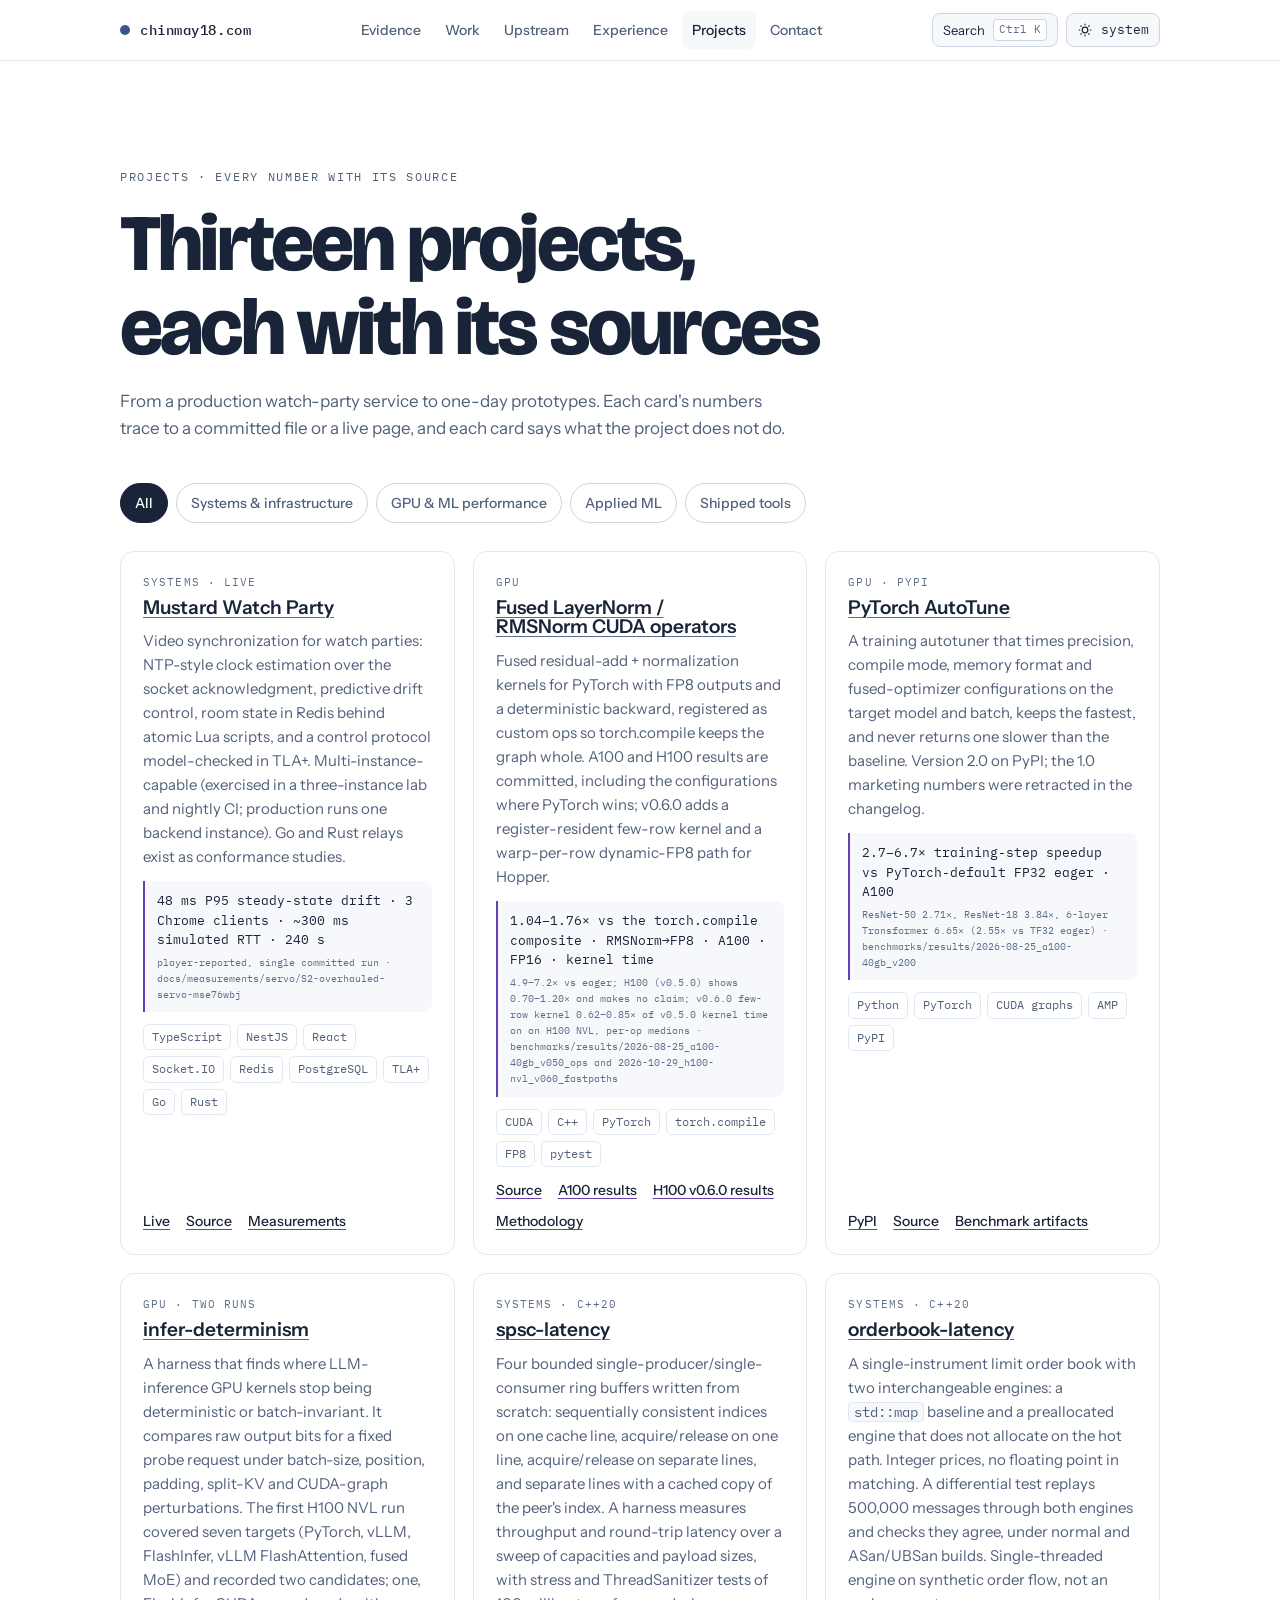
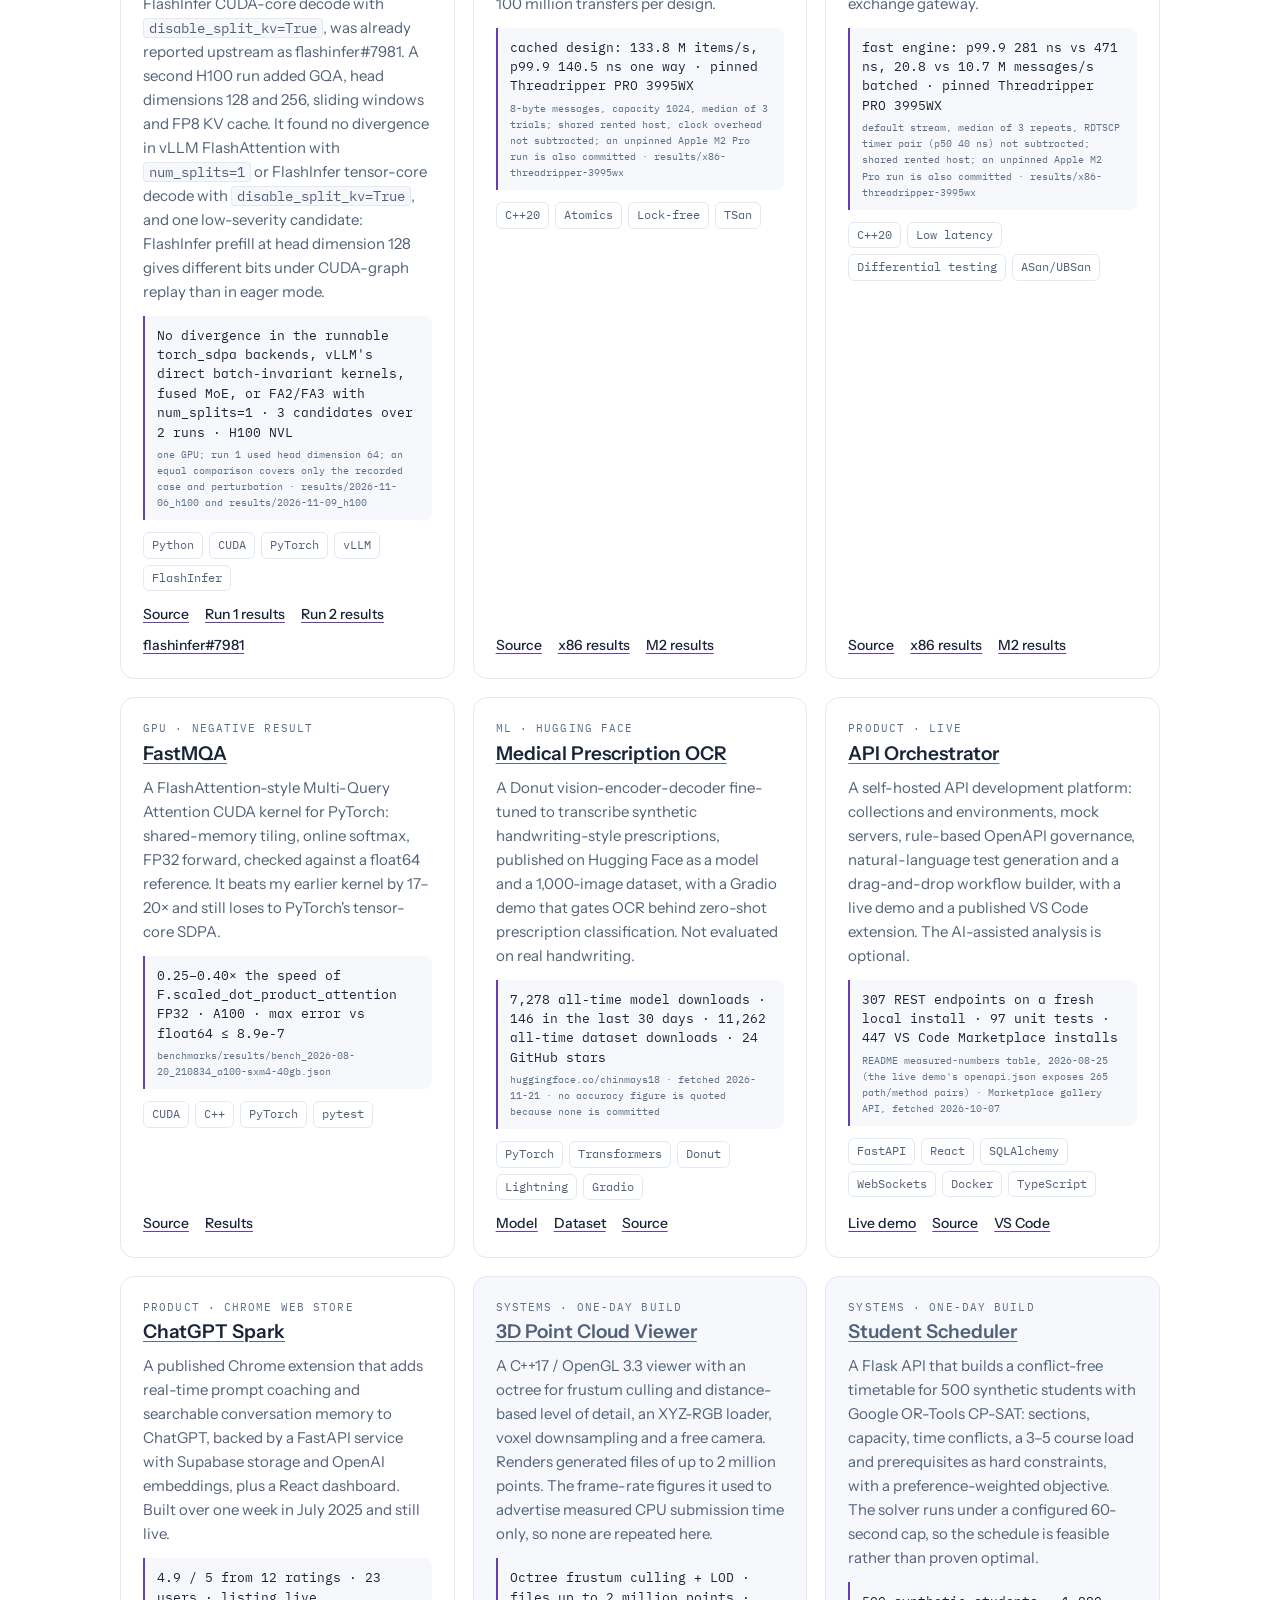
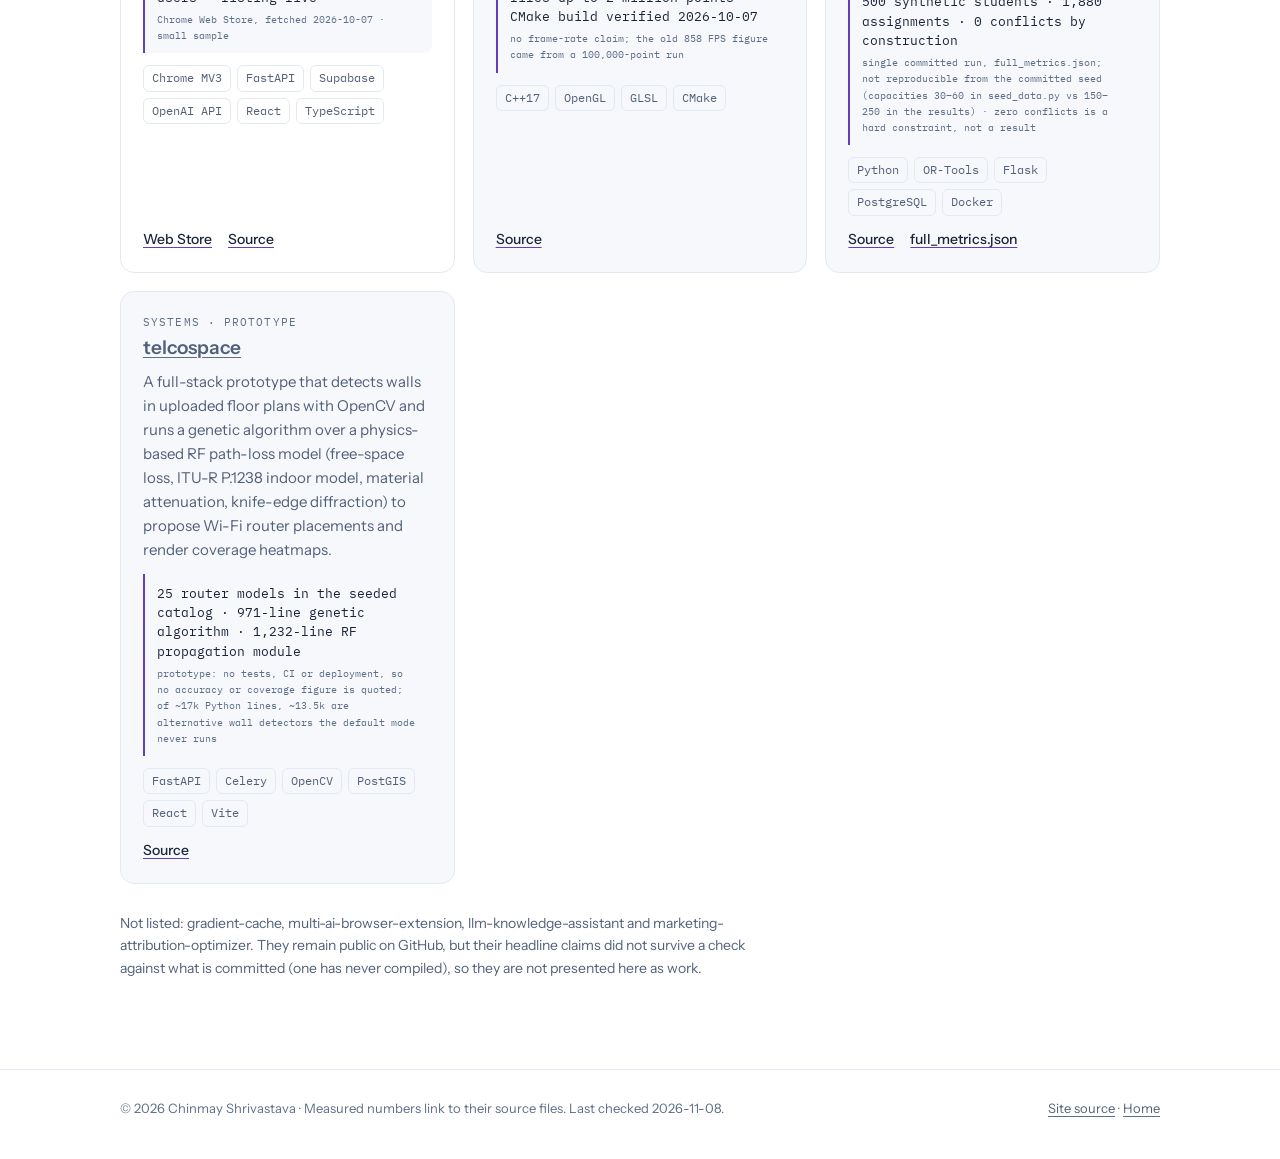
==== commit 9af55dc1: "Update Hugging Face download counts" ====
--- a/projects.html
+++ b/projects.html
@@ -137,7 +137,7 @@
           <article class="proj" data-kinds="ml product">
             <div class="top"><h3><a href="https://github.com/JonSnow1807/Medical-Prescription-OCR" target="_blank" rel="noopener" data-cmd="Medical prescription OCR" data-kind="project">Medical Prescription OCR</a></h3><span class="kind">ml · hugging face</span></div>
             <p>A Donut vision-encoder-decoder fine-tuned to transcribe synthetic handwriting-style prescriptions, published on Hugging Face as a model and a 1,000-image dataset, with a Gradio demo that gates OCR behind zero-shot prescription classification. Not evaluated on real handwriting.</p>
-            <div class="fact"><span data-stat="hf_model_all">7,278</span> all-time model downloads · <span data-stat="hf_model_30d">154</span> in the last 30 days · <span data-stat="hf_dataset_all">11,249</span> all-time dataset downloads · <span data-stat="gh_ocr_stars">24</span> GitHub stars<small>huggingface.co/chinmays18 · fetched <span data-stat="fetched">2026-11-20</span> · no accuracy figure is quoted because none is committed</small></div>
+            <div class="fact"><span data-stat="hf_model_all">7,278</span> all-time model downloads · <span data-stat="hf_model_30d">146</span> in the last 30 days · <span data-stat="hf_dataset_all">11,262</span> all-time dataset downloads · <span data-stat="gh_ocr_stars">24</span> GitHub stars<small>huggingface.co/chinmays18 · fetched <span data-stat="fetched">2026-11-21</span> · no accuracy figure is quoted because none is committed</small></div>
             <div class="tags"><span>PyTorch</span><span>Transformers</span><span>Donut</span><span>Lightning</span><span>Gradio</span></div>
             <div class="foot"><a href="https://huggingface.co/chinmays18/medical-prescription-ocr" target="_blank" rel="noopener">Model</a><a href="https://huggingface.co/datasets/chinmays18/medical-prescription-dataset" target="_blank" rel="noopener">Dataset</a><a href="https://github.com/JonSnow1807/Medical-Prescription-OCR" target="_blank" rel="noopener">Source</a></div>
           </article>
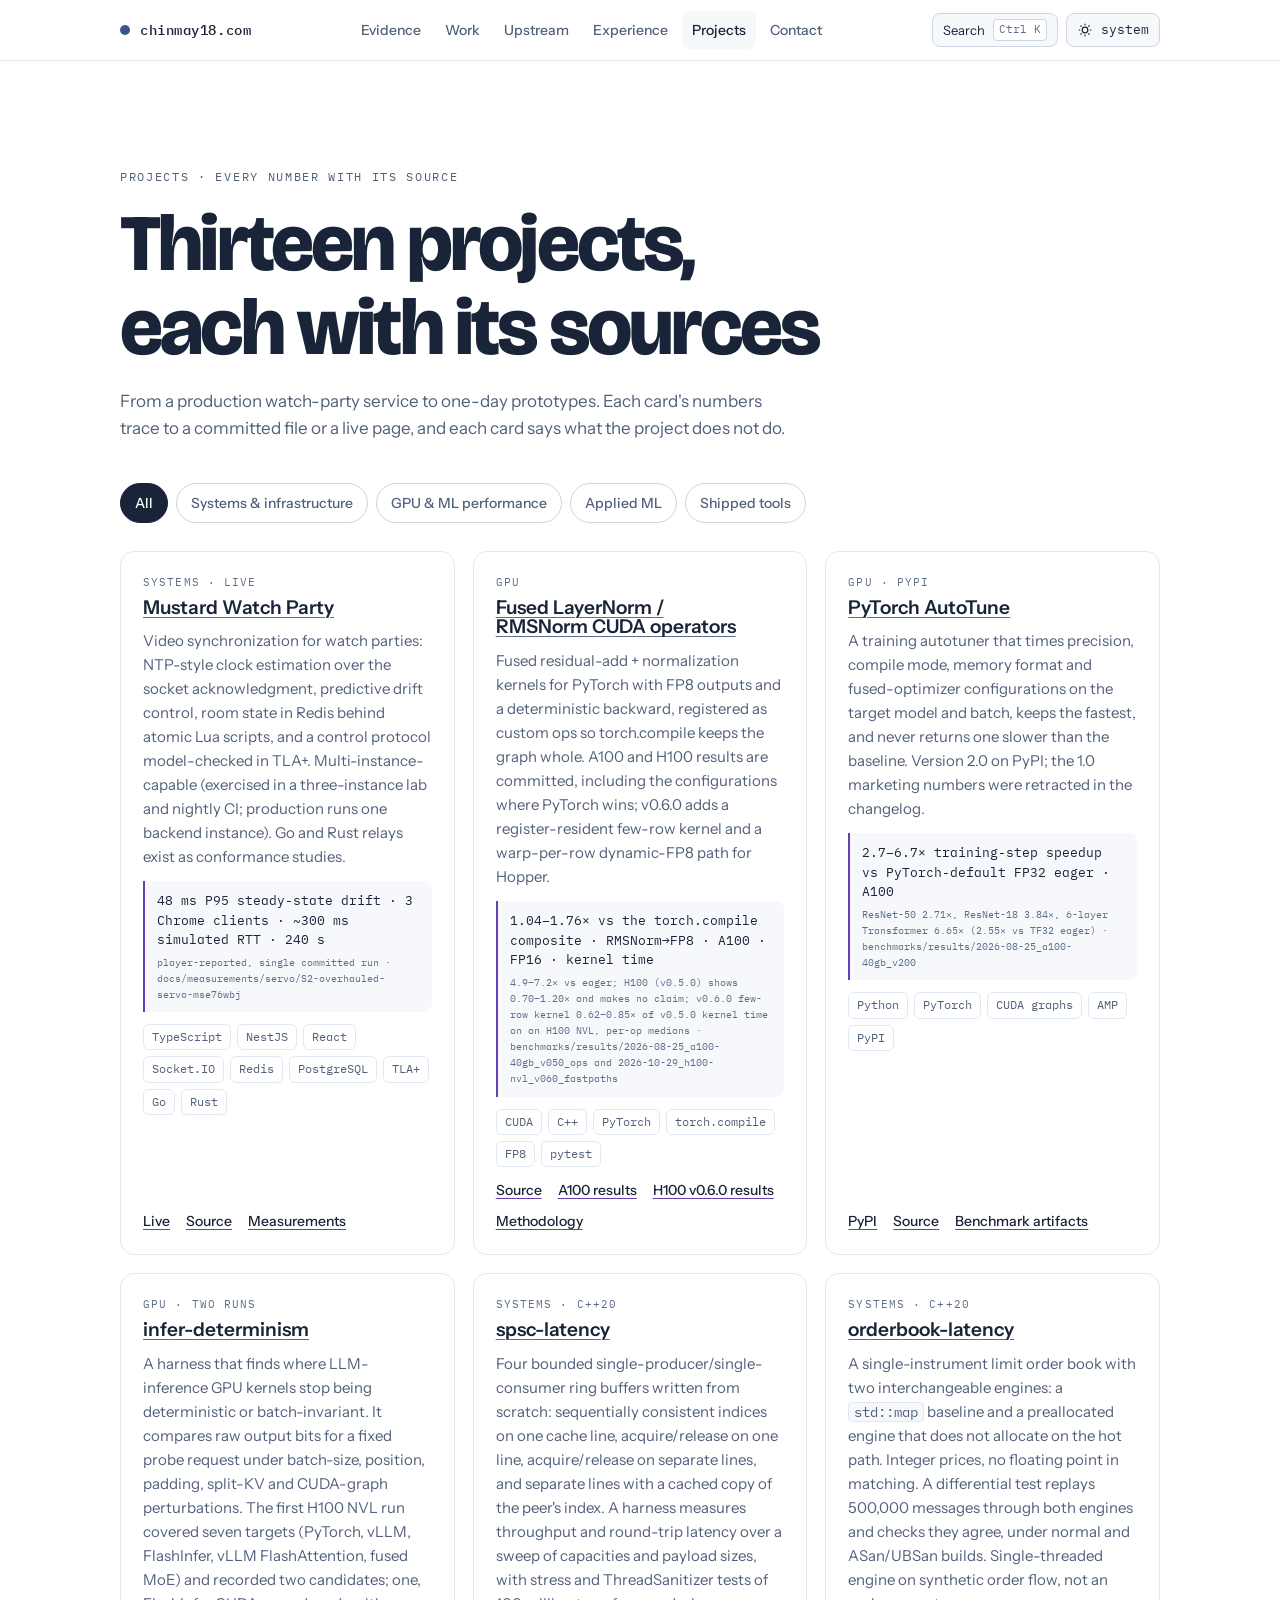
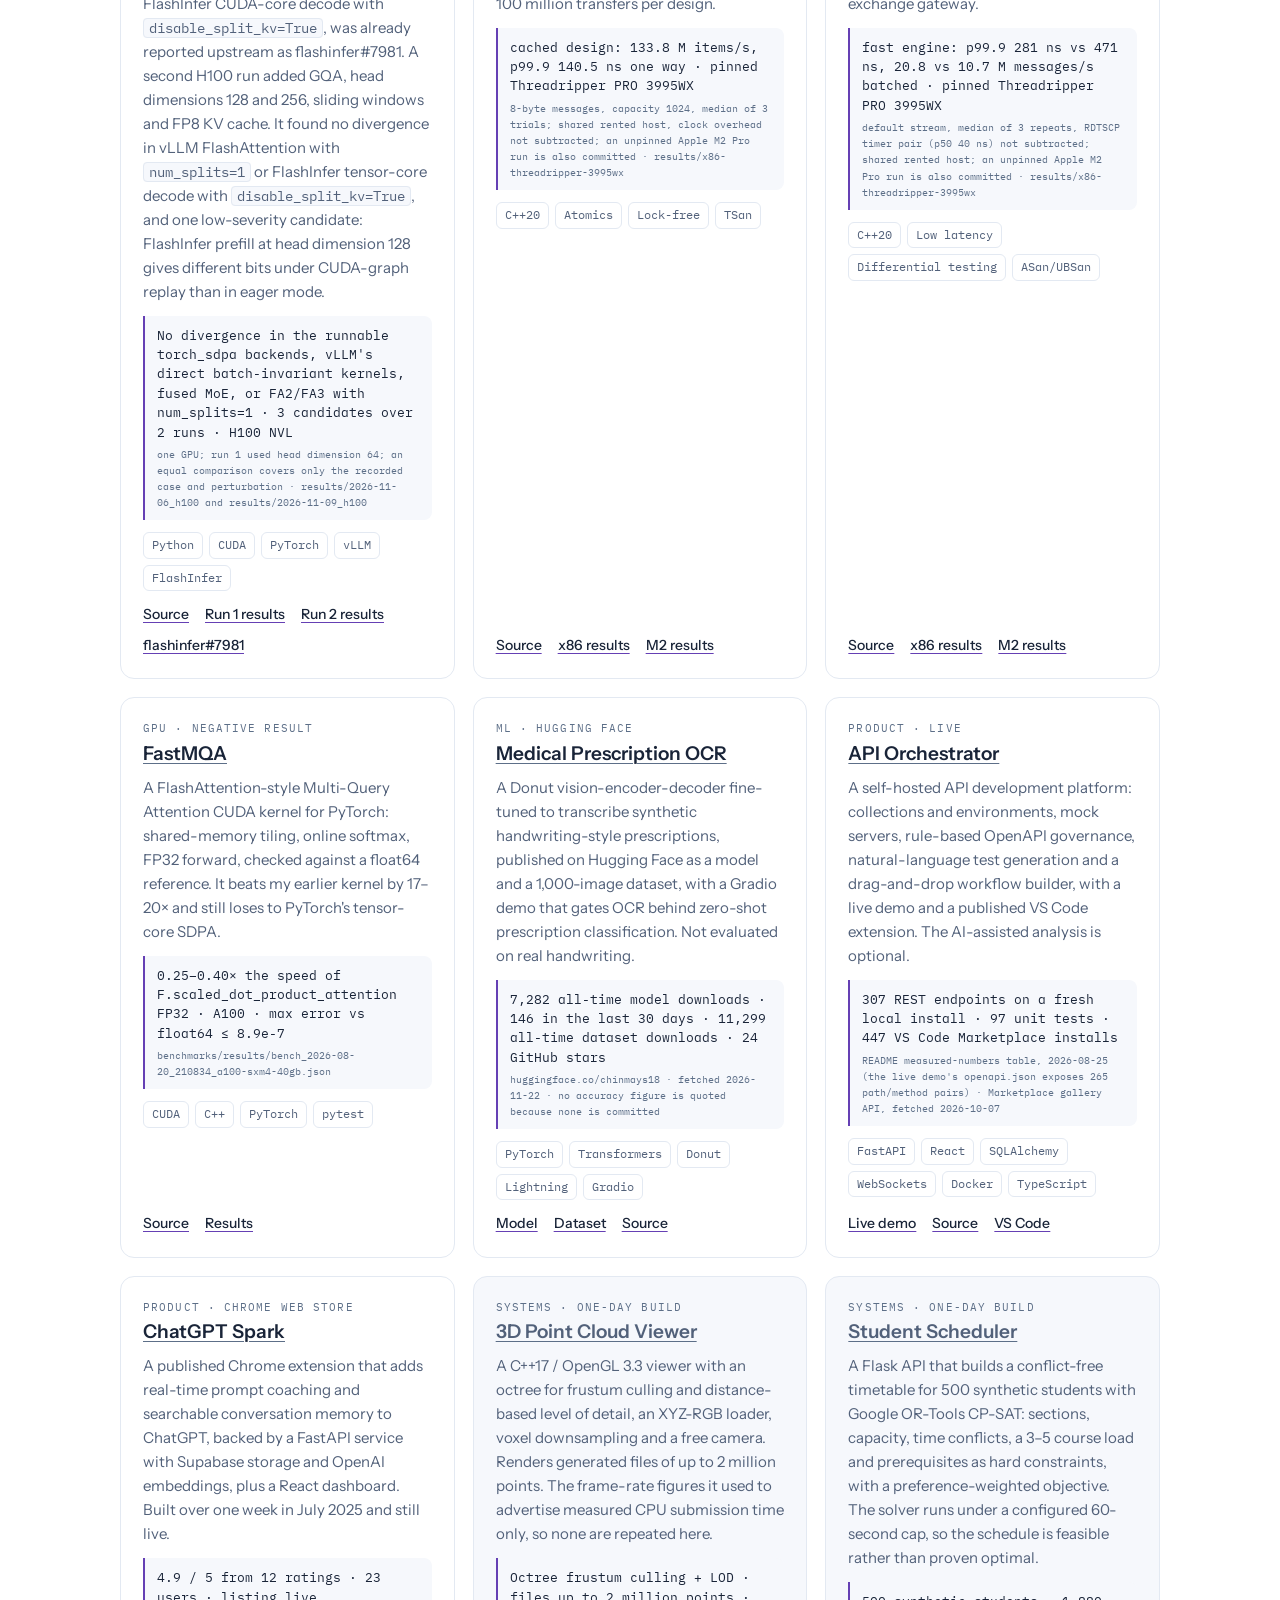
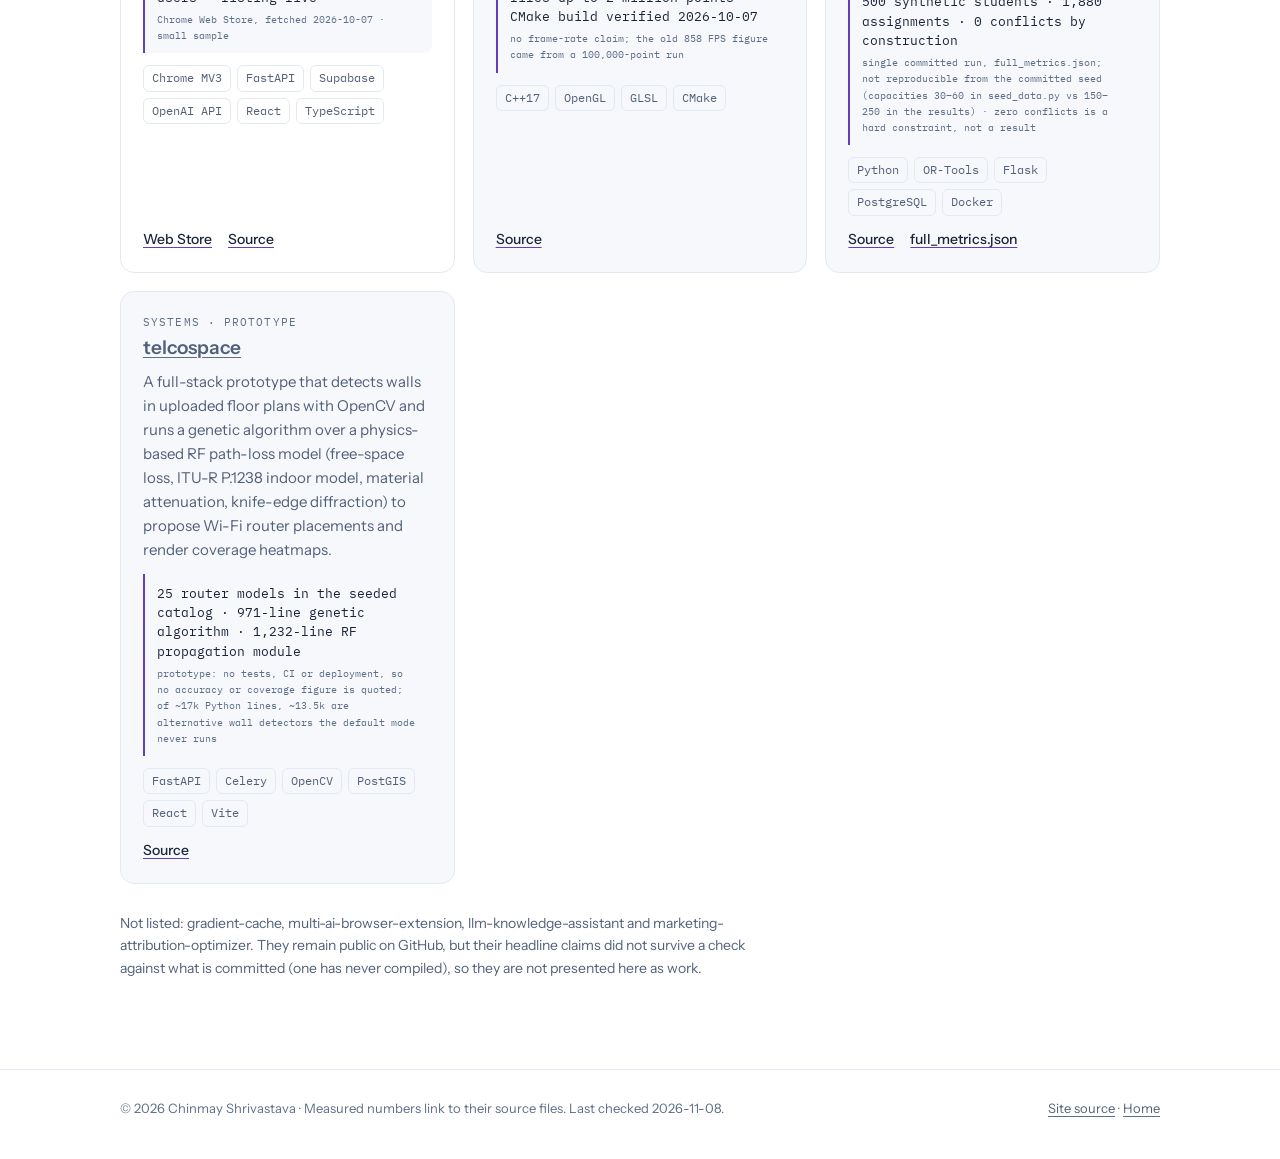
==== commit 2348aea0: "Update Hugging Face download counts" ====
--- a/projects.html
+++ b/projects.html
@@ -137,7 +137,7 @@
           <article class="proj" data-kinds="ml product">
             <div class="top"><h3><a href="https://github.com/JonSnow1807/Medical-Prescription-OCR" target="_blank" rel="noopener" data-cmd="Medical prescription OCR" data-kind="project">Medical Prescription OCR</a></h3><span class="kind">ml · hugging face</span></div>
             <p>A Donut vision-encoder-decoder fine-tuned to transcribe synthetic handwriting-style prescriptions, published on Hugging Face as a model and a 1,000-image dataset, with a Gradio demo that gates OCR behind zero-shot prescription classification. Not evaluated on real handwriting.</p>
-            <div class="fact"><span data-stat="hf_model_all">7,278</span> all-time model downloads · <span data-stat="hf_model_30d">146</span> in the last 30 days · <span data-stat="hf_dataset_all">11,262</span> all-time dataset downloads · <span data-stat="gh_ocr_stars">24</span> GitHub stars<small>huggingface.co/chinmays18 · fetched <span data-stat="fetched">2026-11-21</span> · no accuracy figure is quoted because none is committed</small></div>
+            <div class="fact"><span data-stat="hf_model_all">7,282</span> all-time model downloads · <span data-stat="hf_model_30d">146</span> in the last 30 days · <span data-stat="hf_dataset_all">11,299</span> all-time dataset downloads · <span data-stat="gh_ocr_stars">24</span> GitHub stars<small>huggingface.co/chinmays18 · fetched <span data-stat="fetched">2026-11-22</span> · no accuracy figure is quoted because none is committed</small></div>
             <div class="tags"><span>PyTorch</span><span>Transformers</span><span>Donut</span><span>Lightning</span><span>Gradio</span></div>
             <div class="foot"><a href="https://huggingface.co/chinmays18/medical-prescription-ocr" target="_blank" rel="noopener">Model</a><a href="https://huggingface.co/datasets/chinmays18/medical-prescription-dataset" target="_blank" rel="noopener">Dataset</a><a href="https://github.com/JonSnow1807/Medical-Prescription-OCR" target="_blank" rel="noopener">Source</a></div>
           </article>
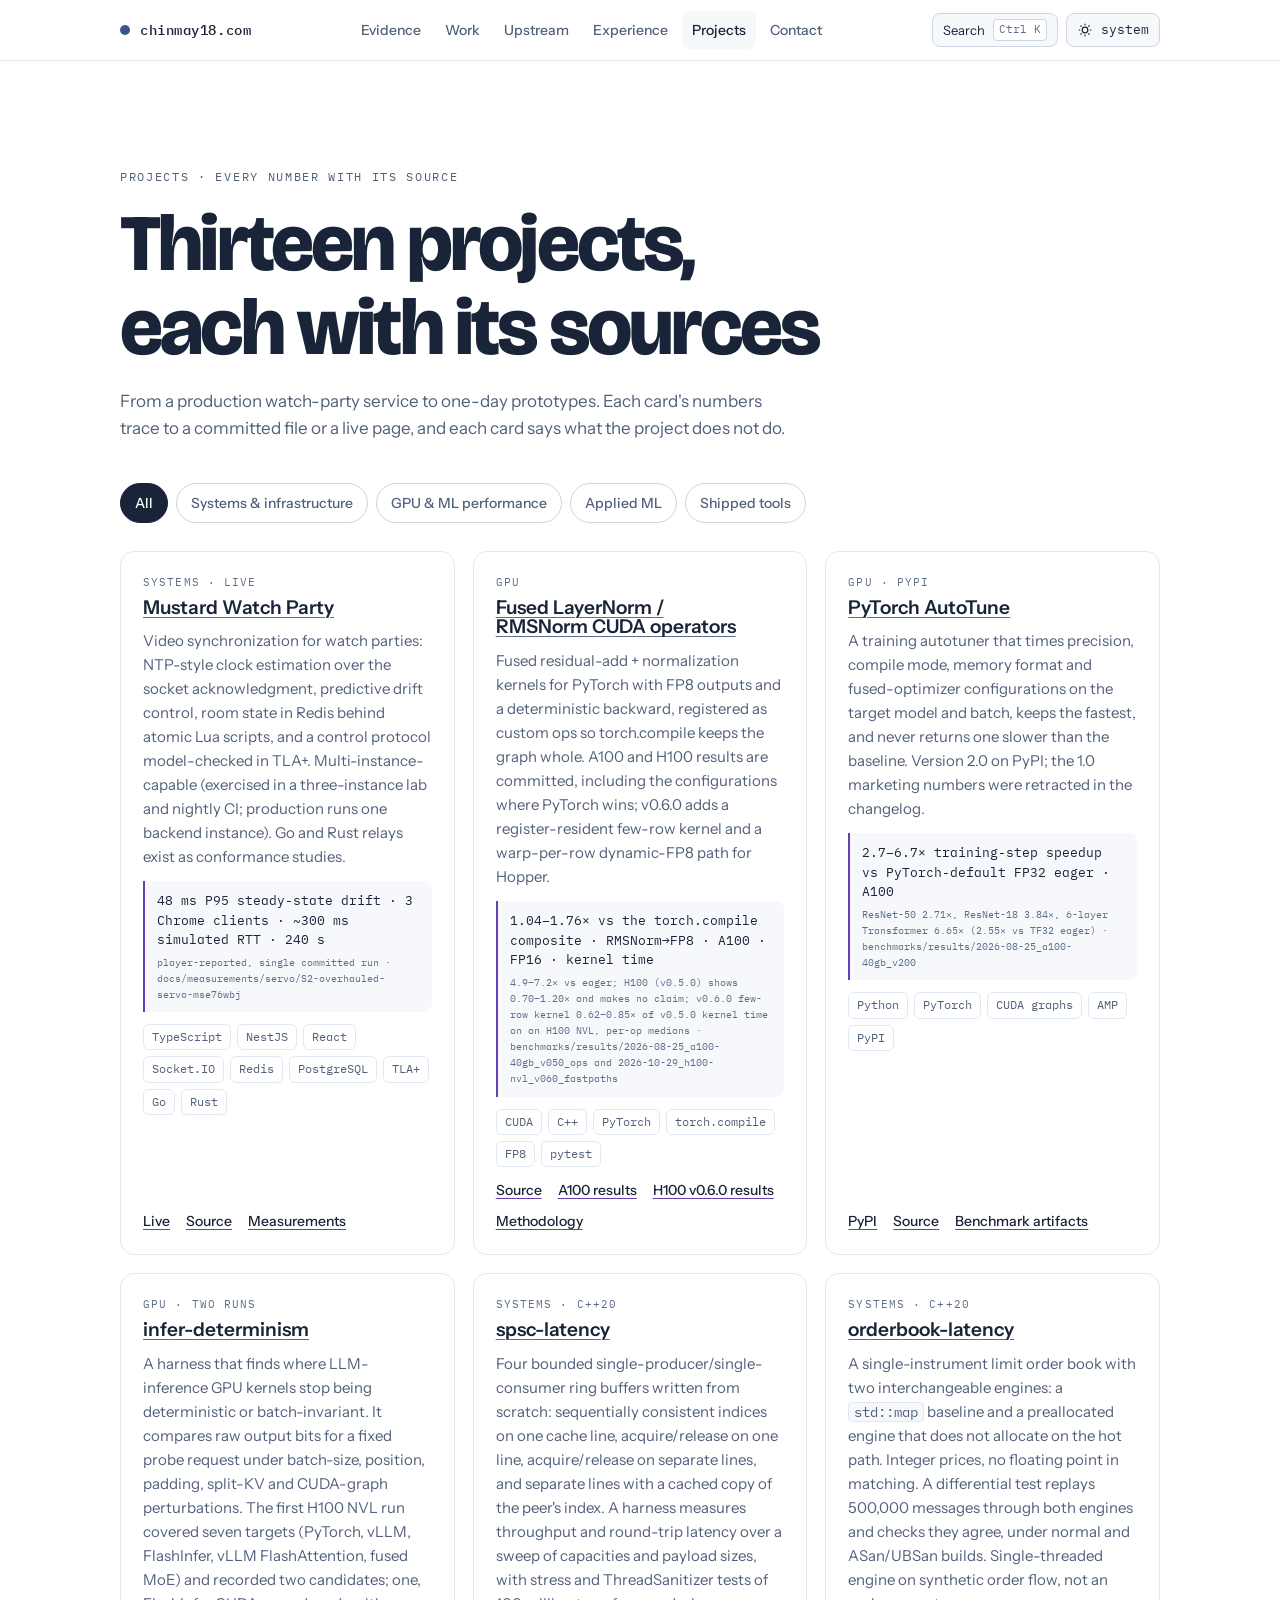
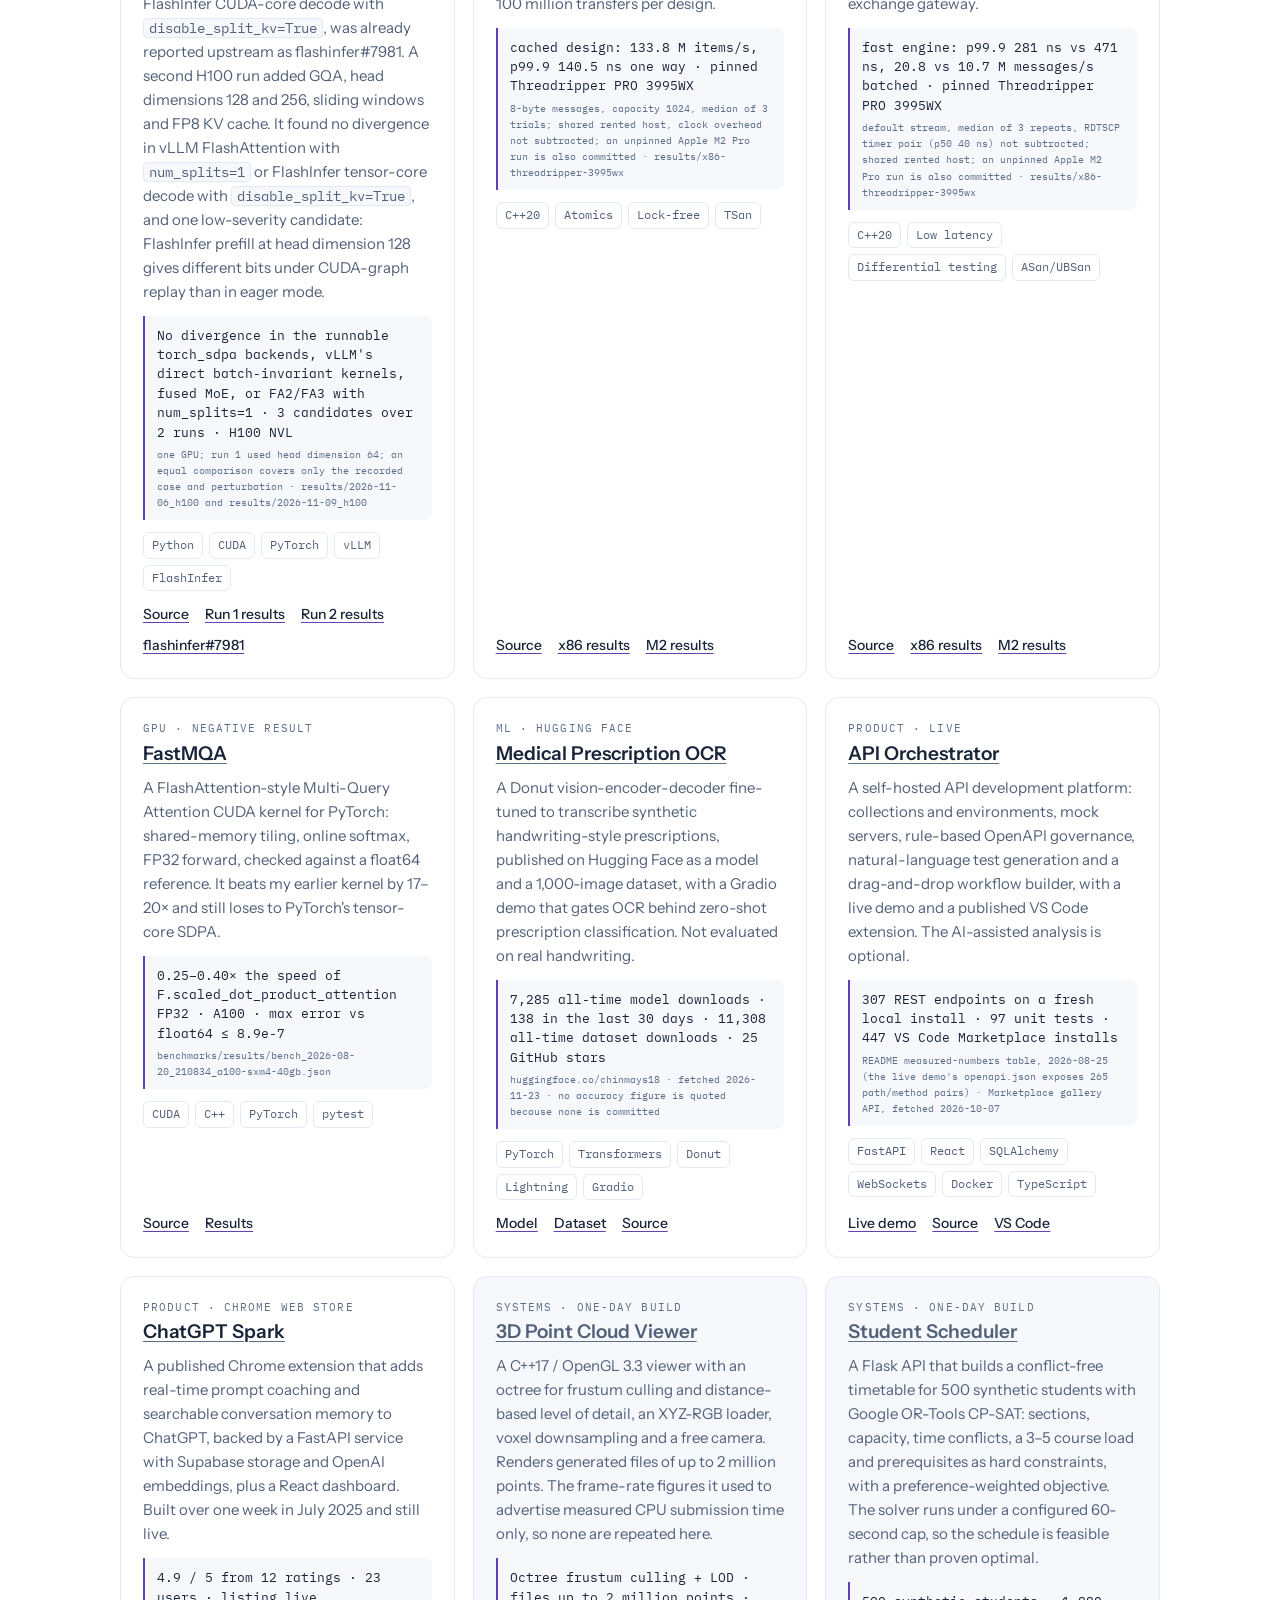
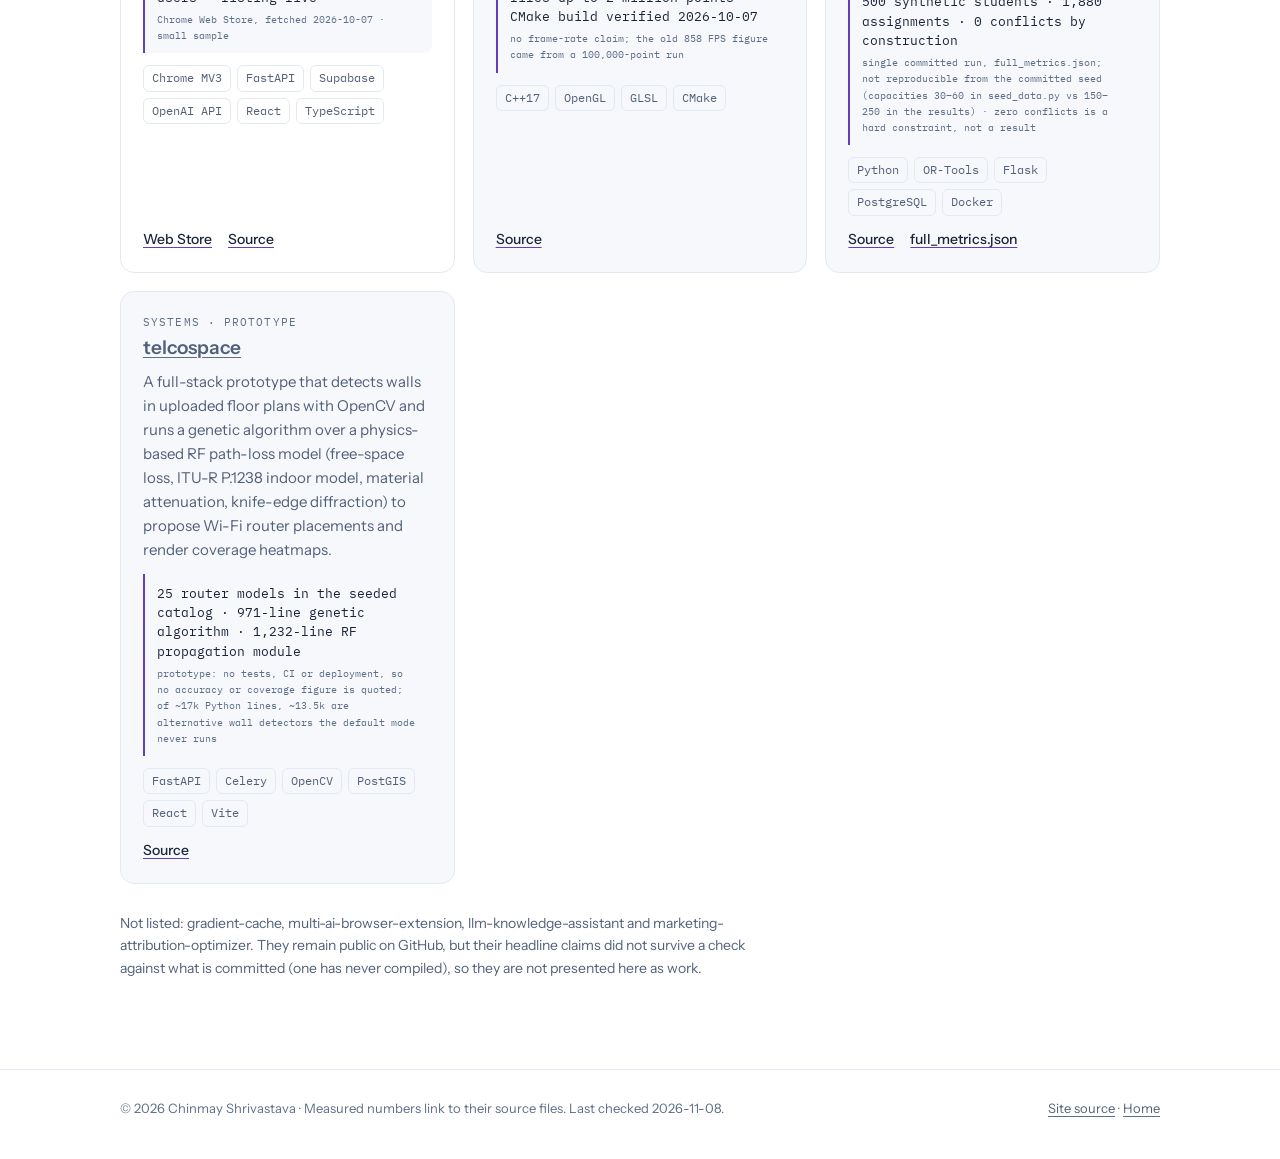
==== commit 6cee6980: "Update Hugging Face download counts" ====
--- a/projects.html
+++ b/projects.html
@@ -137,7 +137,7 @@
           <article class="proj" data-kinds="ml product">
             <div class="top"><h3><a href="https://github.com/JonSnow1807/Medical-Prescription-OCR" target="_blank" rel="noopener" data-cmd="Medical prescription OCR" data-kind="project">Medical Prescription OCR</a></h3><span class="kind">ml · hugging face</span></div>
             <p>A Donut vision-encoder-decoder fine-tuned to transcribe synthetic handwriting-style prescriptions, published on Hugging Face as a model and a 1,000-image dataset, with a Gradio demo that gates OCR behind zero-shot prescription classification. Not evaluated on real handwriting.</p>
-            <div class="fact"><span data-stat="hf_model_all">7,282</span> all-time model downloads · <span data-stat="hf_model_30d">146</span> in the last 30 days · <span data-stat="hf_dataset_all">11,299</span> all-time dataset downloads · <span data-stat="gh_ocr_stars">24</span> GitHub stars<small>huggingface.co/chinmays18 · fetched <span data-stat="fetched">2026-11-22</span> · no accuracy figure is quoted because none is committed</small></div>
+            <div class="fact"><span data-stat="hf_model_all">7,285</span> all-time model downloads · <span data-stat="hf_model_30d">138</span> in the last 30 days · <span data-stat="hf_dataset_all">11,308</span> all-time dataset downloads · <span data-stat="gh_ocr_stars">25</span> GitHub stars<small>huggingface.co/chinmays18 · fetched <span data-stat="fetched">2026-11-23</span> · no accuracy figure is quoted because none is committed</small></div>
             <div class="tags"><span>PyTorch</span><span>Transformers</span><span>Donut</span><span>Lightning</span><span>Gradio</span></div>
             <div class="foot"><a href="https://huggingface.co/chinmays18/medical-prescription-ocr" target="_blank" rel="noopener">Model</a><a href="https://huggingface.co/datasets/chinmays18/medical-prescription-dataset" target="_blank" rel="noopener">Dataset</a><a href="https://github.com/JonSnow1807/Medical-Prescription-OCR" target="_blank" rel="noopener">Source</a></div>
           </article>
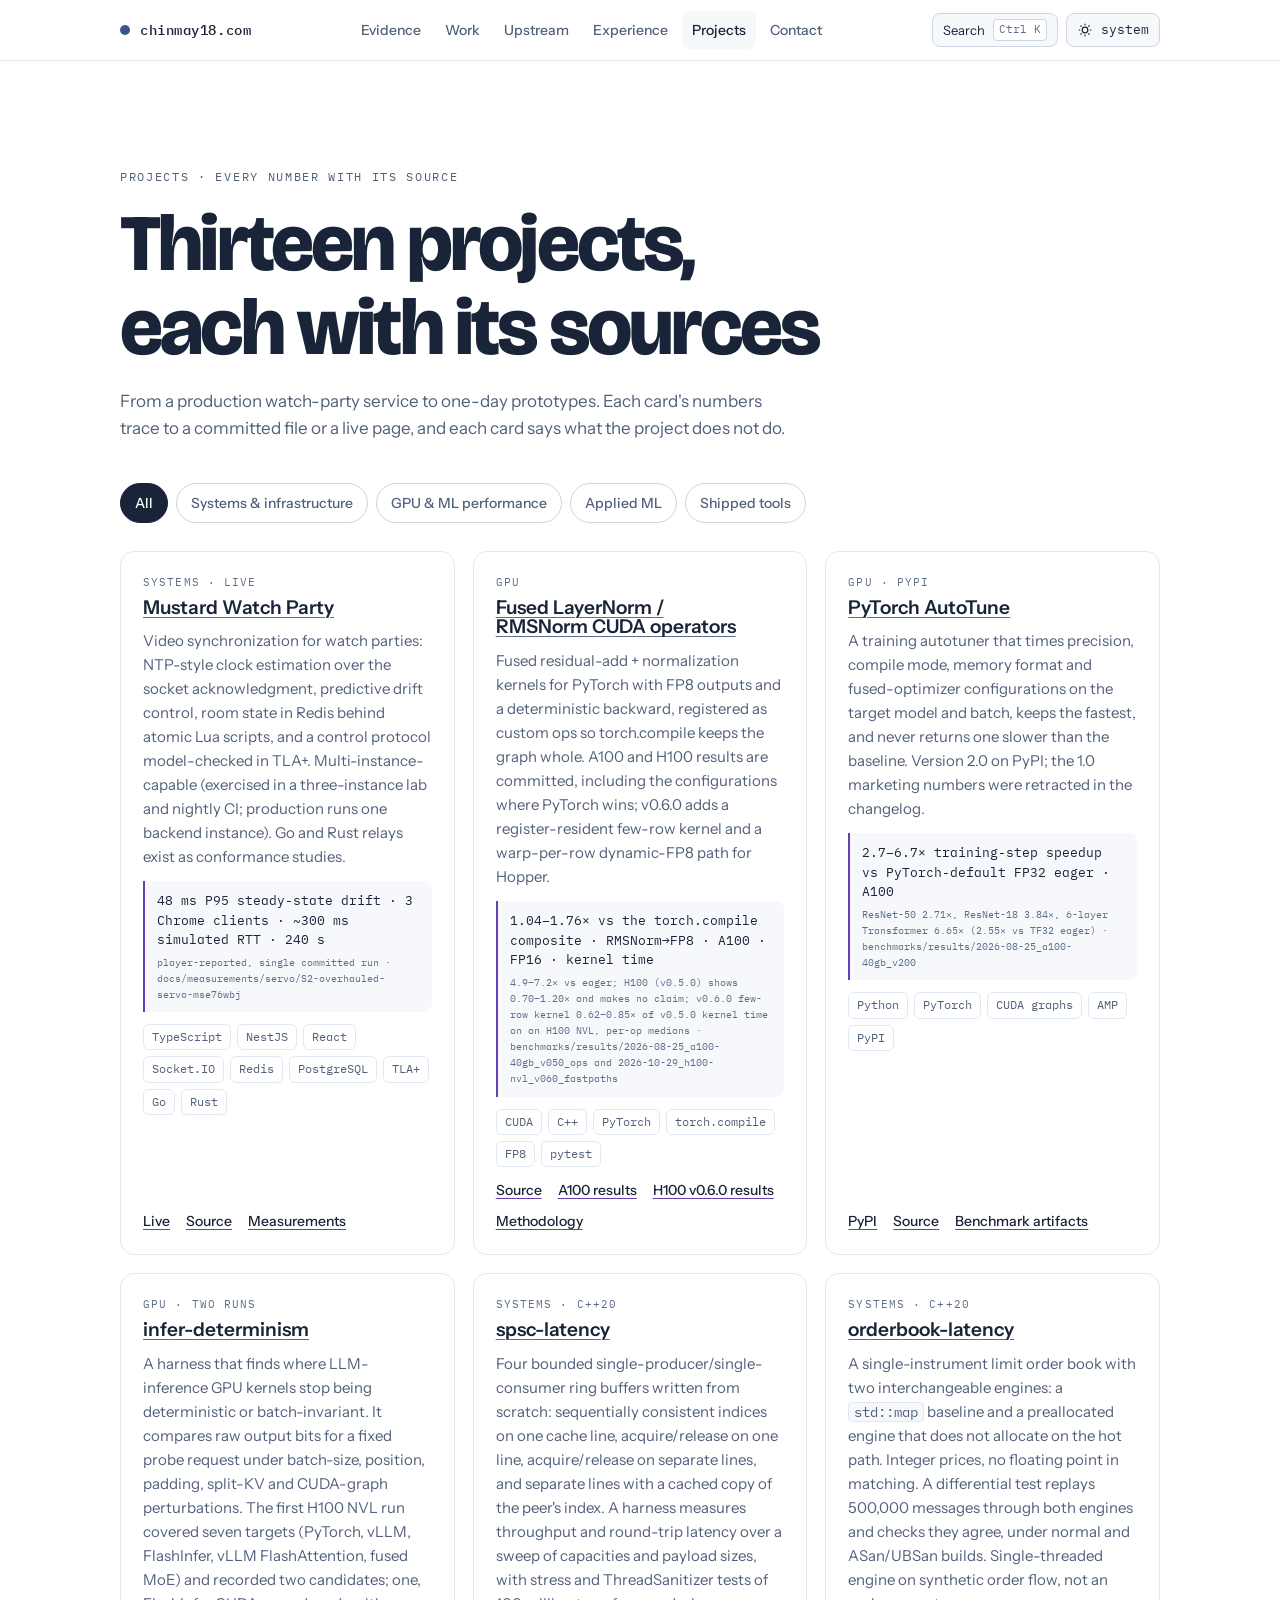
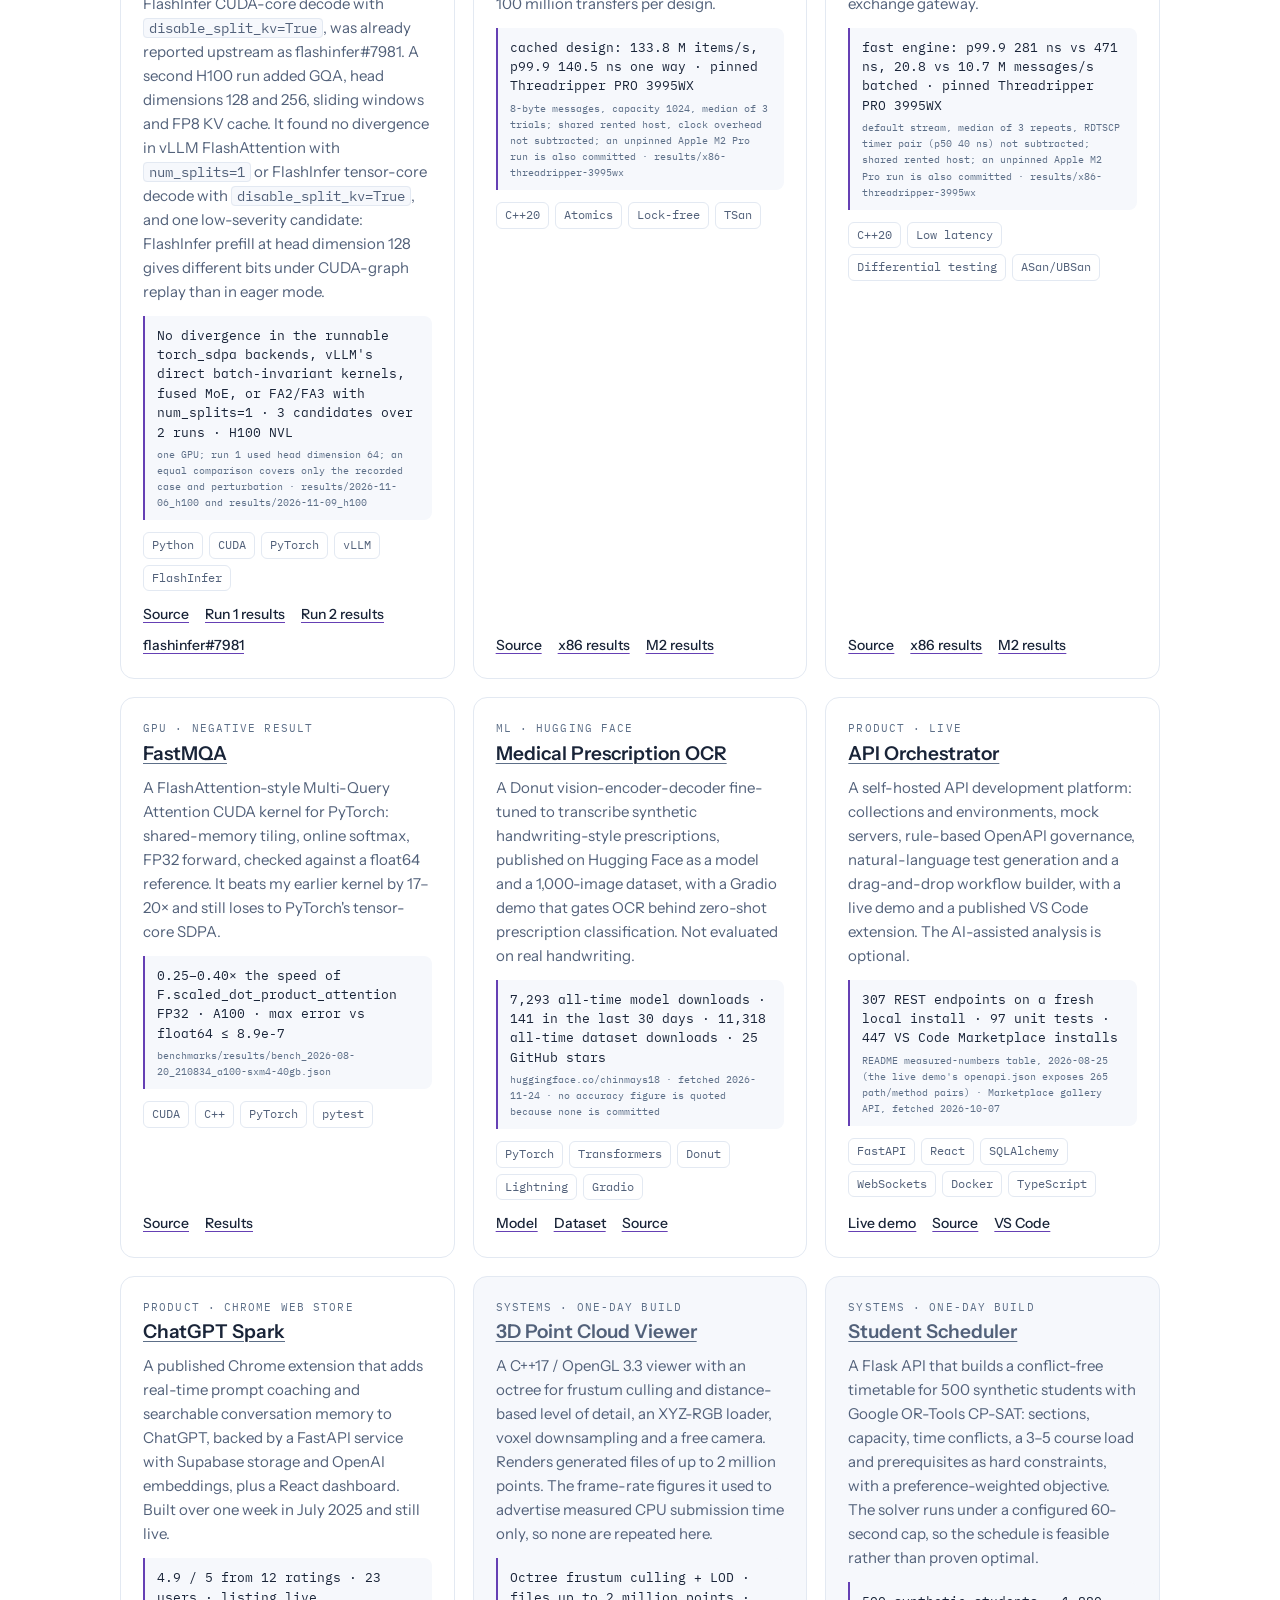
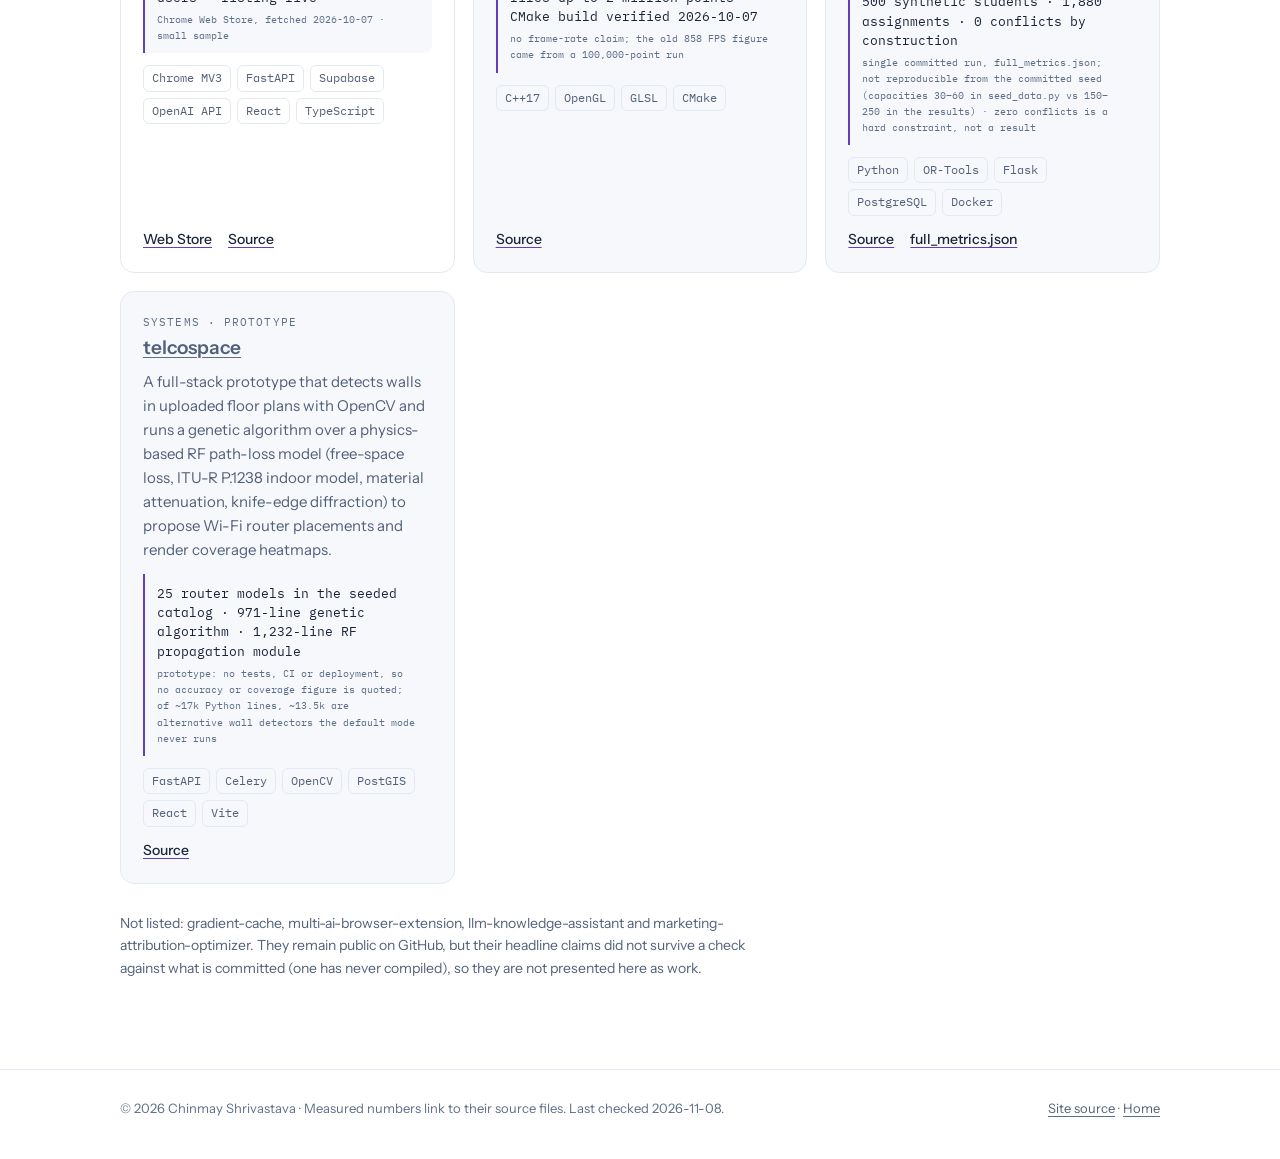
==== commit 4d800dd5: "Update Hugging Face download counts" ====
--- a/projects.html
+++ b/projects.html
@@ -137,7 +137,7 @@
           <article class="proj" data-kinds="ml product">
             <div class="top"><h3><a href="https://github.com/JonSnow1807/Medical-Prescription-OCR" target="_blank" rel="noopener" data-cmd="Medical prescription OCR" data-kind="project">Medical Prescription OCR</a></h3><span class="kind">ml · hugging face</span></div>
             <p>A Donut vision-encoder-decoder fine-tuned to transcribe synthetic handwriting-style prescriptions, published on Hugging Face as a model and a 1,000-image dataset, with a Gradio demo that gates OCR behind zero-shot prescription classification. Not evaluated on real handwriting.</p>
-            <div class="fact"><span data-stat="hf_model_all">7,285</span> all-time model downloads · <span data-stat="hf_model_30d">138</span> in the last 30 days · <span data-stat="hf_dataset_all">11,308</span> all-time dataset downloads · <span data-stat="gh_ocr_stars">25</span> GitHub stars<small>huggingface.co/chinmays18 · fetched <span data-stat="fetched">2026-11-23</span> · no accuracy figure is quoted because none is committed</small></div>
+            <div class="fact"><span data-stat="hf_model_all">7,293</span> all-time model downloads · <span data-stat="hf_model_30d">141</span> in the last 30 days · <span data-stat="hf_dataset_all">11,318</span> all-time dataset downloads · <span data-stat="gh_ocr_stars">25</span> GitHub stars<small>huggingface.co/chinmays18 · fetched <span data-stat="fetched">2026-11-24</span> · no accuracy figure is quoted because none is committed</small></div>
             <div class="tags"><span>PyTorch</span><span>Transformers</span><span>Donut</span><span>Lightning</span><span>Gradio</span></div>
             <div class="foot"><a href="https://huggingface.co/chinmays18/medical-prescription-ocr" target="_blank" rel="noopener">Model</a><a href="https://huggingface.co/datasets/chinmays18/medical-prescription-dataset" target="_blank" rel="noopener">Dataset</a><a href="https://github.com/JonSnow1807/Medical-Prescription-OCR" target="_blank" rel="noopener">Source</a></div>
           </article>
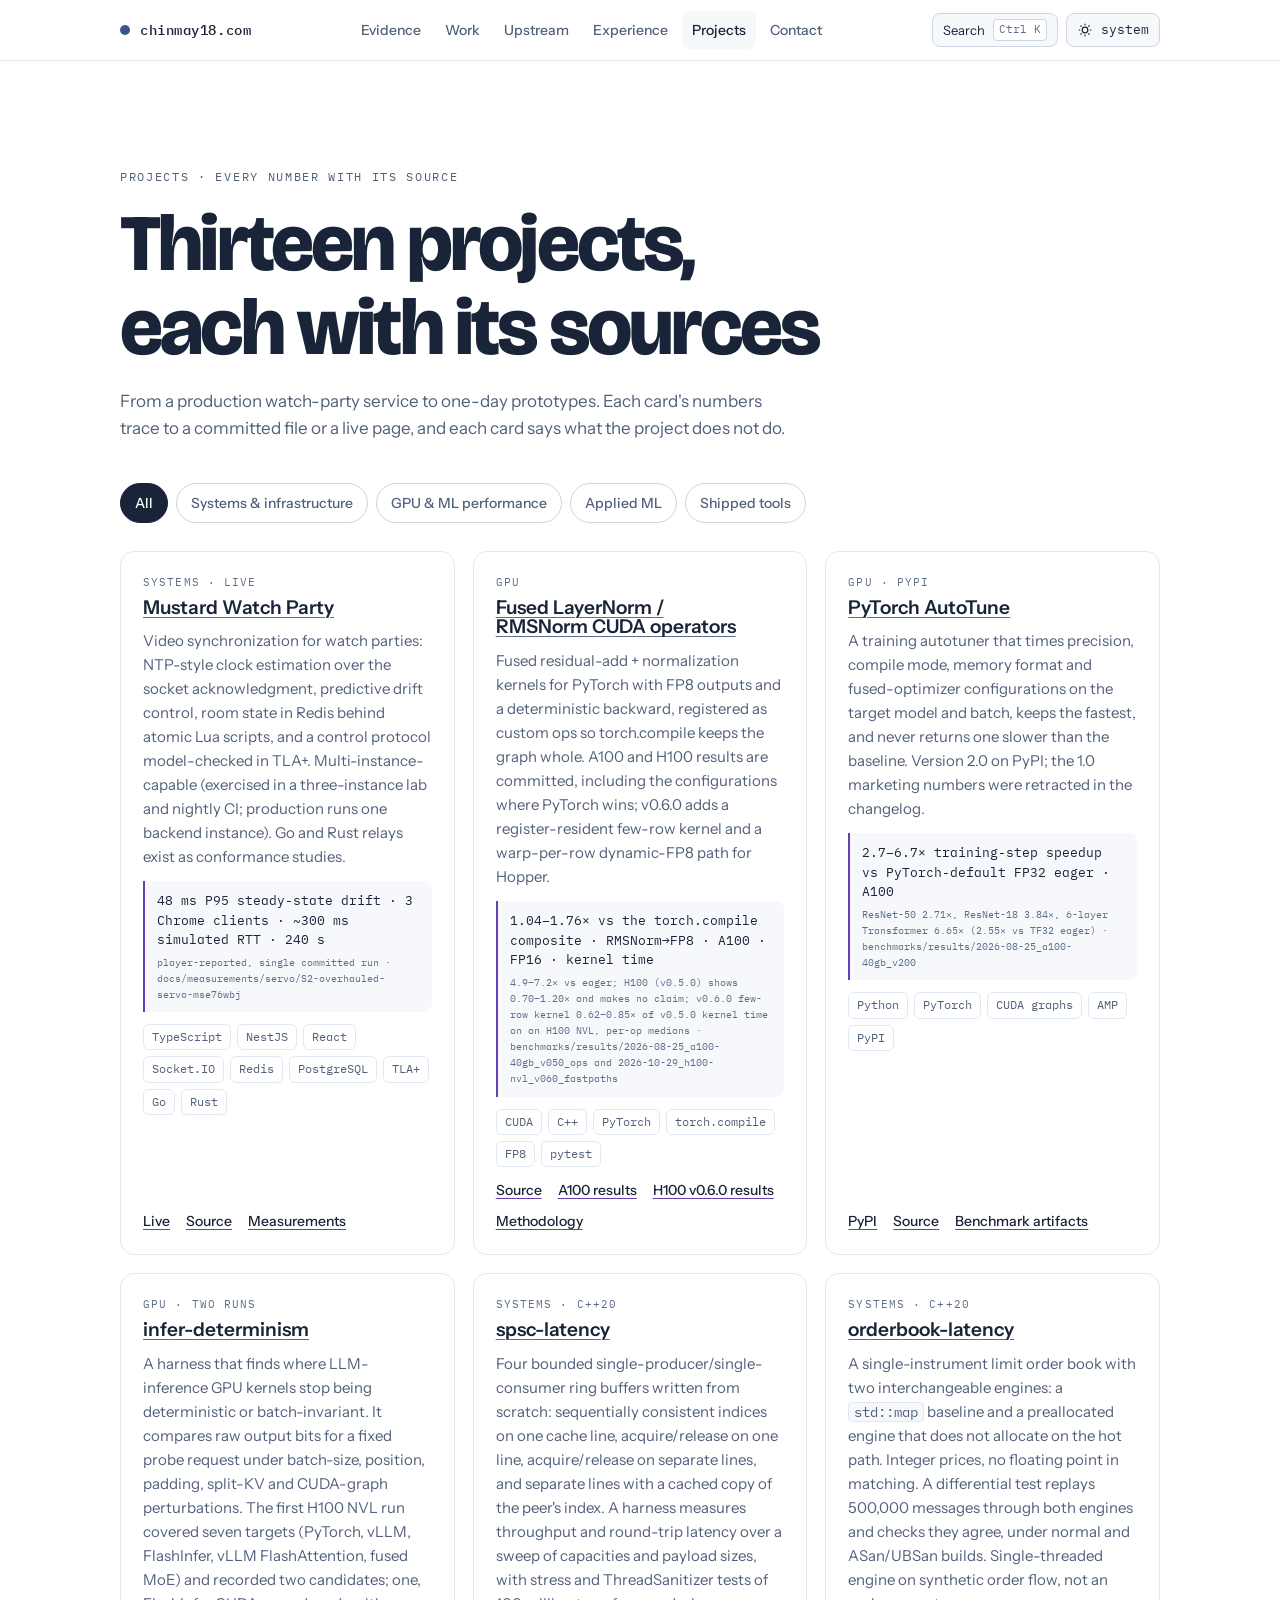
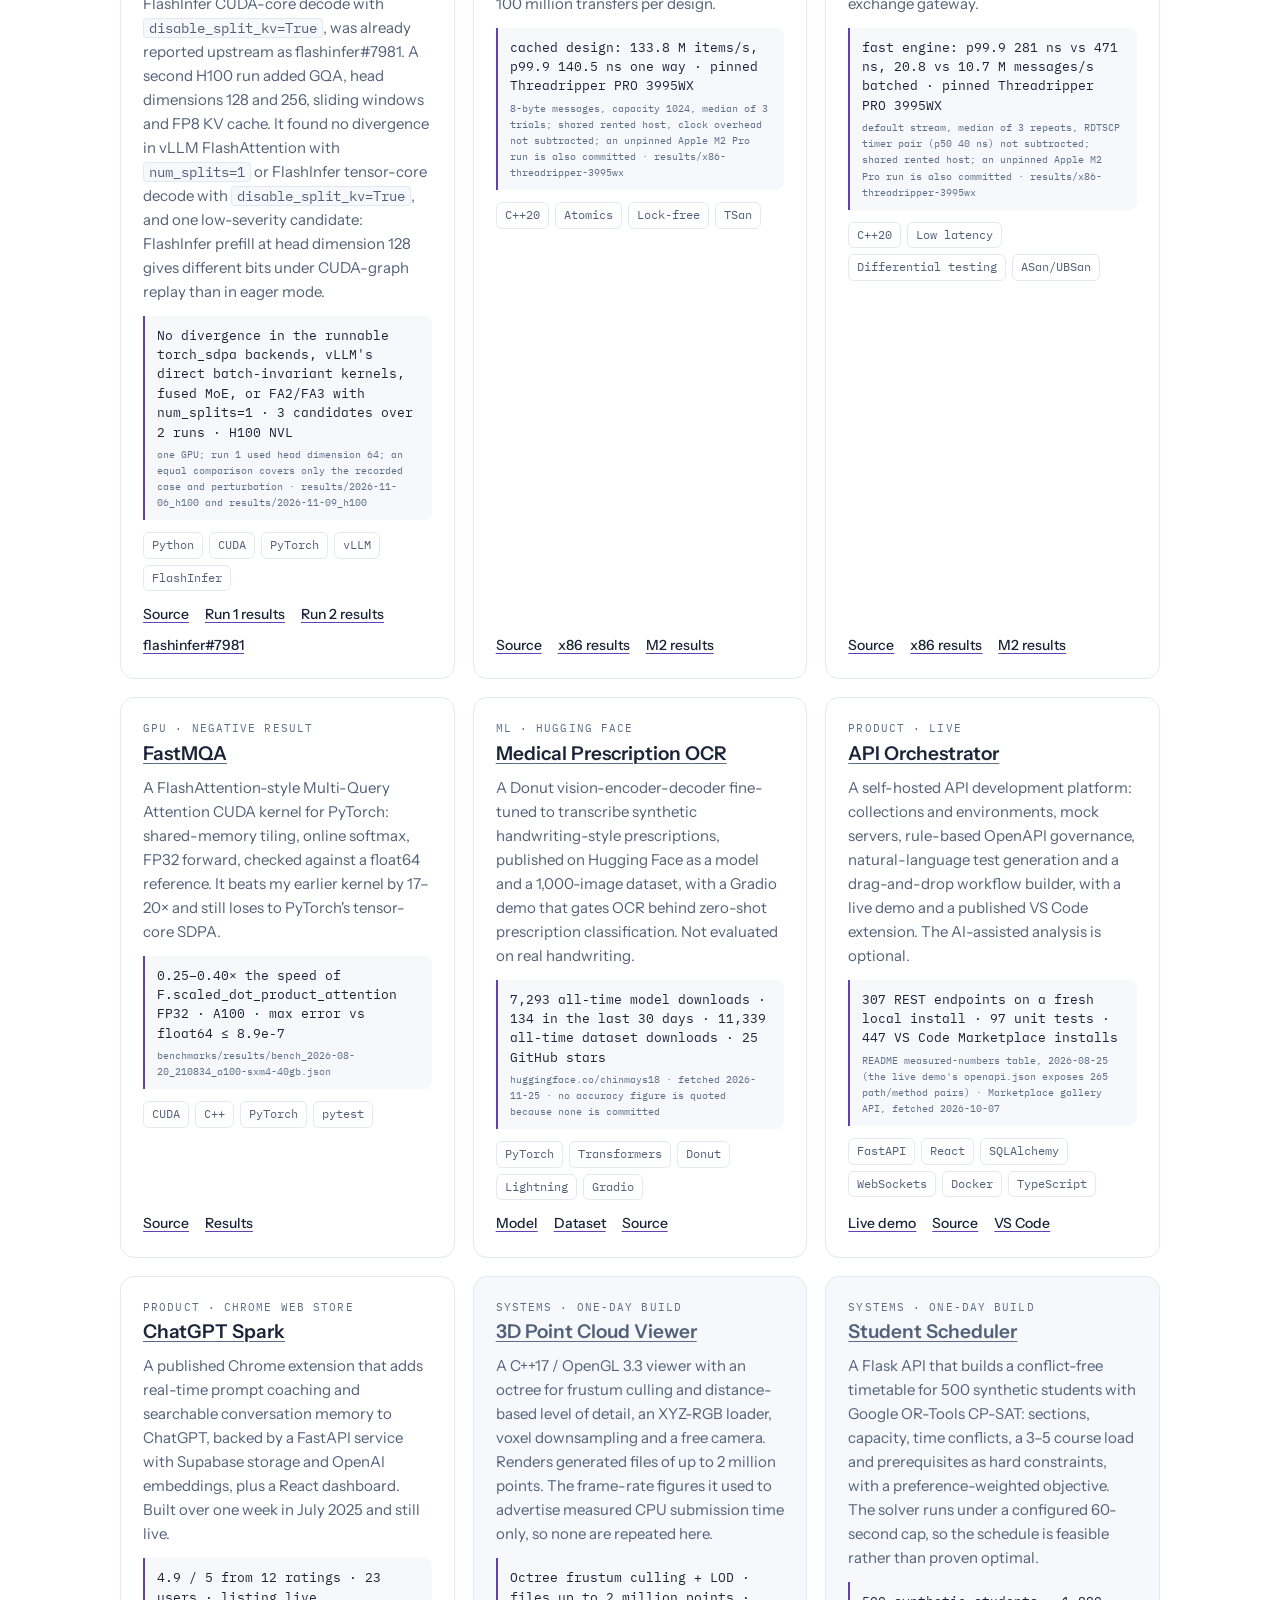
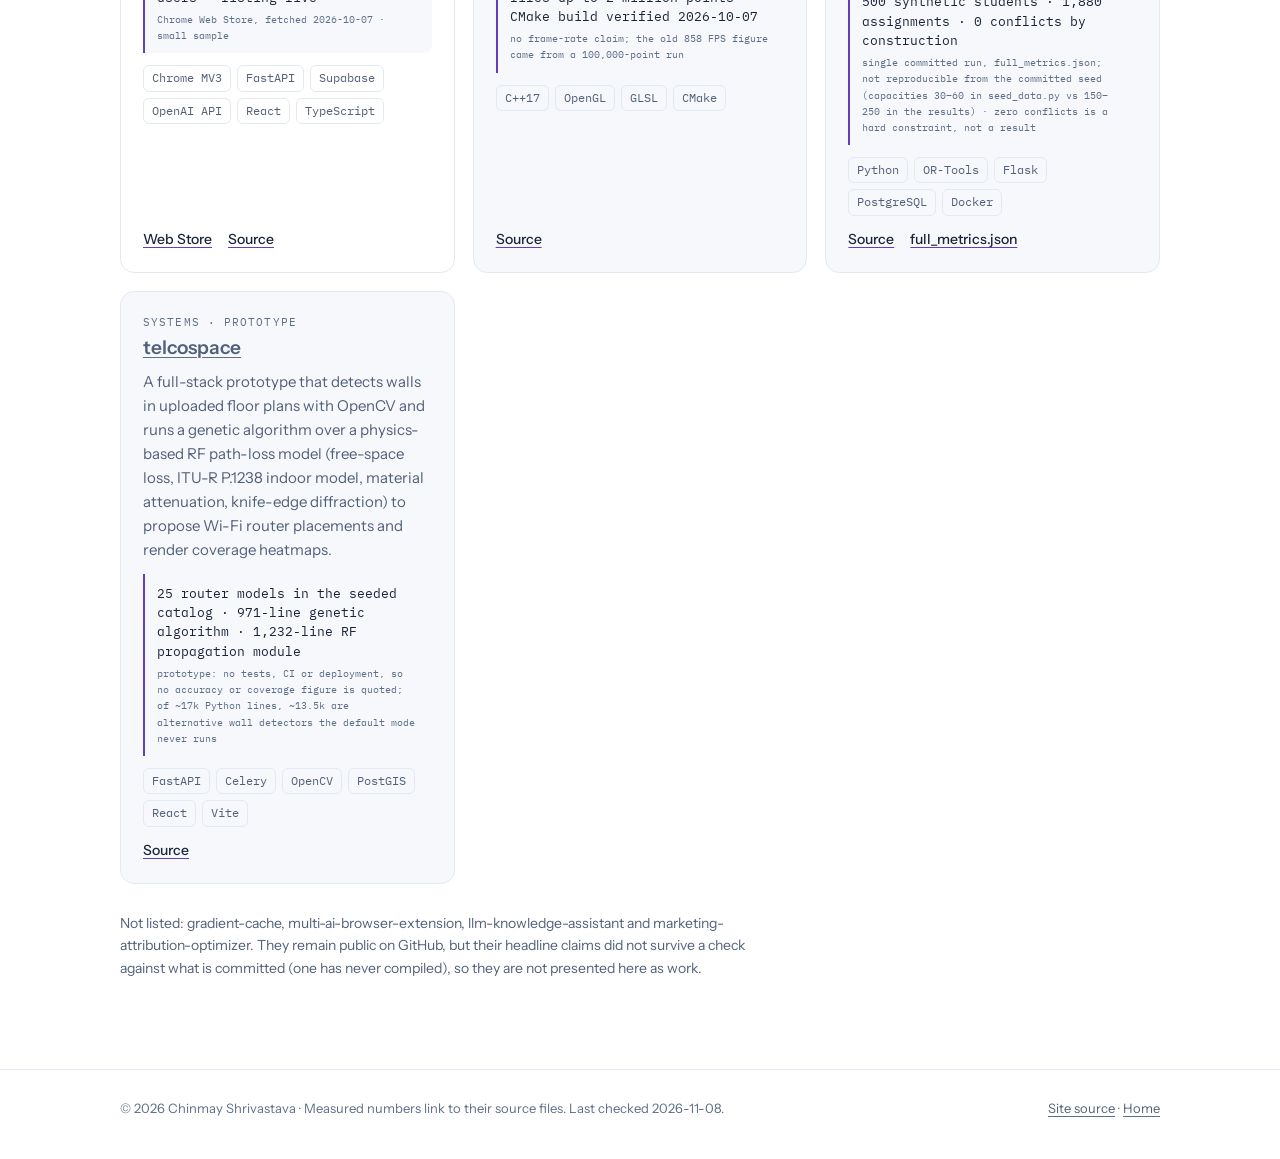
==== commit 33b516ce: "Update Hugging Face download counts" ====
--- a/projects.html
+++ b/projects.html
@@ -137,7 +137,7 @@
           <article class="proj" data-kinds="ml product">
             <div class="top"><h3><a href="https://github.com/JonSnow1807/Medical-Prescription-OCR" target="_blank" rel="noopener" data-cmd="Medical prescription OCR" data-kind="project">Medical Prescription OCR</a></h3><span class="kind">ml · hugging face</span></div>
             <p>A Donut vision-encoder-decoder fine-tuned to transcribe synthetic handwriting-style prescriptions, published on Hugging Face as a model and a 1,000-image dataset, with a Gradio demo that gates OCR behind zero-shot prescription classification. Not evaluated on real handwriting.</p>
-            <div class="fact"><span data-stat="hf_model_all">7,293</span> all-time model downloads · <span data-stat="hf_model_30d">141</span> in the last 30 days · <span data-stat="hf_dataset_all">11,318</span> all-time dataset downloads · <span data-stat="gh_ocr_stars">25</span> GitHub stars<small>huggingface.co/chinmays18 · fetched <span data-stat="fetched">2026-11-24</span> · no accuracy figure is quoted because none is committed</small></div>
+            <div class="fact"><span data-stat="hf_model_all">7,293</span> all-time model downloads · <span data-stat="hf_model_30d">134</span> in the last 30 days · <span data-stat="hf_dataset_all">11,339</span> all-time dataset downloads · <span data-stat="gh_ocr_stars">25</span> GitHub stars<small>huggingface.co/chinmays18 · fetched <span data-stat="fetched">2026-11-25</span> · no accuracy figure is quoted because none is committed</small></div>
             <div class="tags"><span>PyTorch</span><span>Transformers</span><span>Donut</span><span>Lightning</span><span>Gradio</span></div>
             <div class="foot"><a href="https://huggingface.co/chinmays18/medical-prescription-ocr" target="_blank" rel="noopener">Model</a><a href="https://huggingface.co/datasets/chinmays18/medical-prescription-dataset" target="_blank" rel="noopener">Dataset</a><a href="https://github.com/JonSnow1807/Medical-Prescription-OCR" target="_blank" rel="noopener">Source</a></div>
           </article>
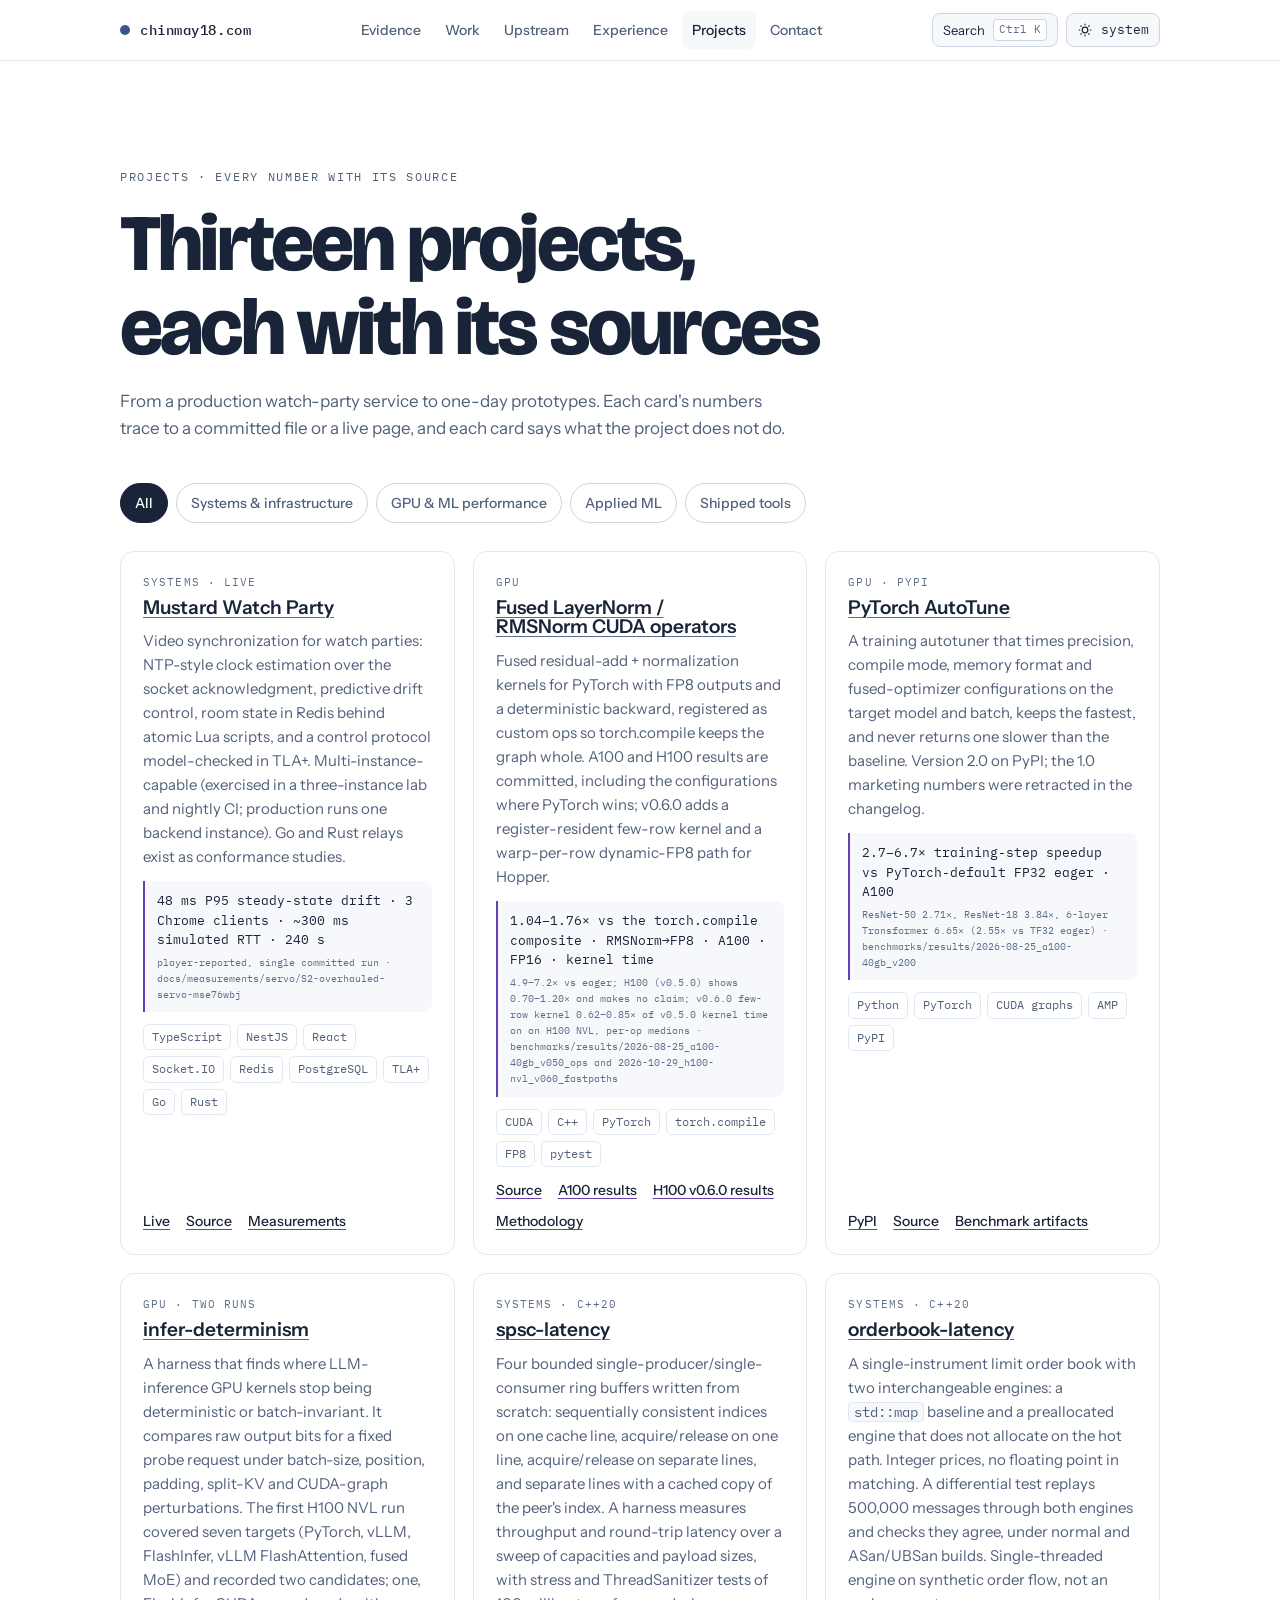
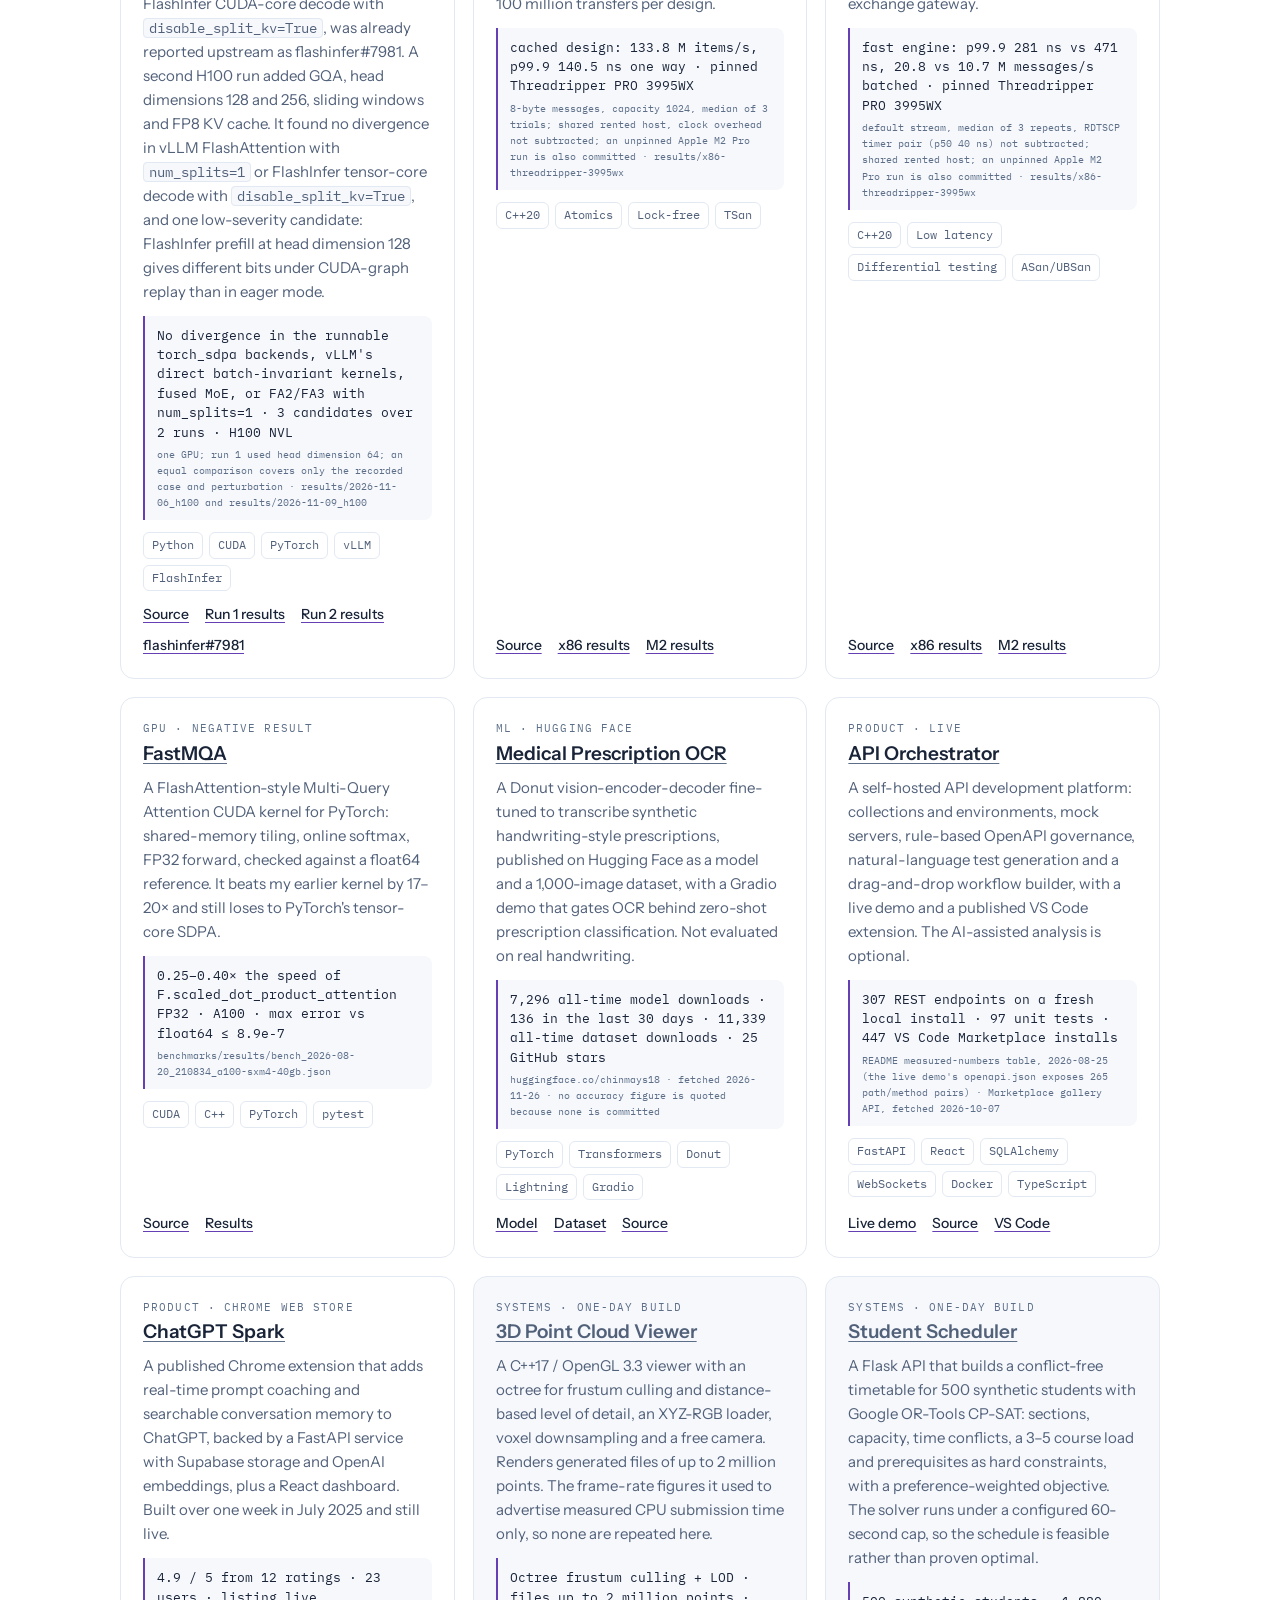
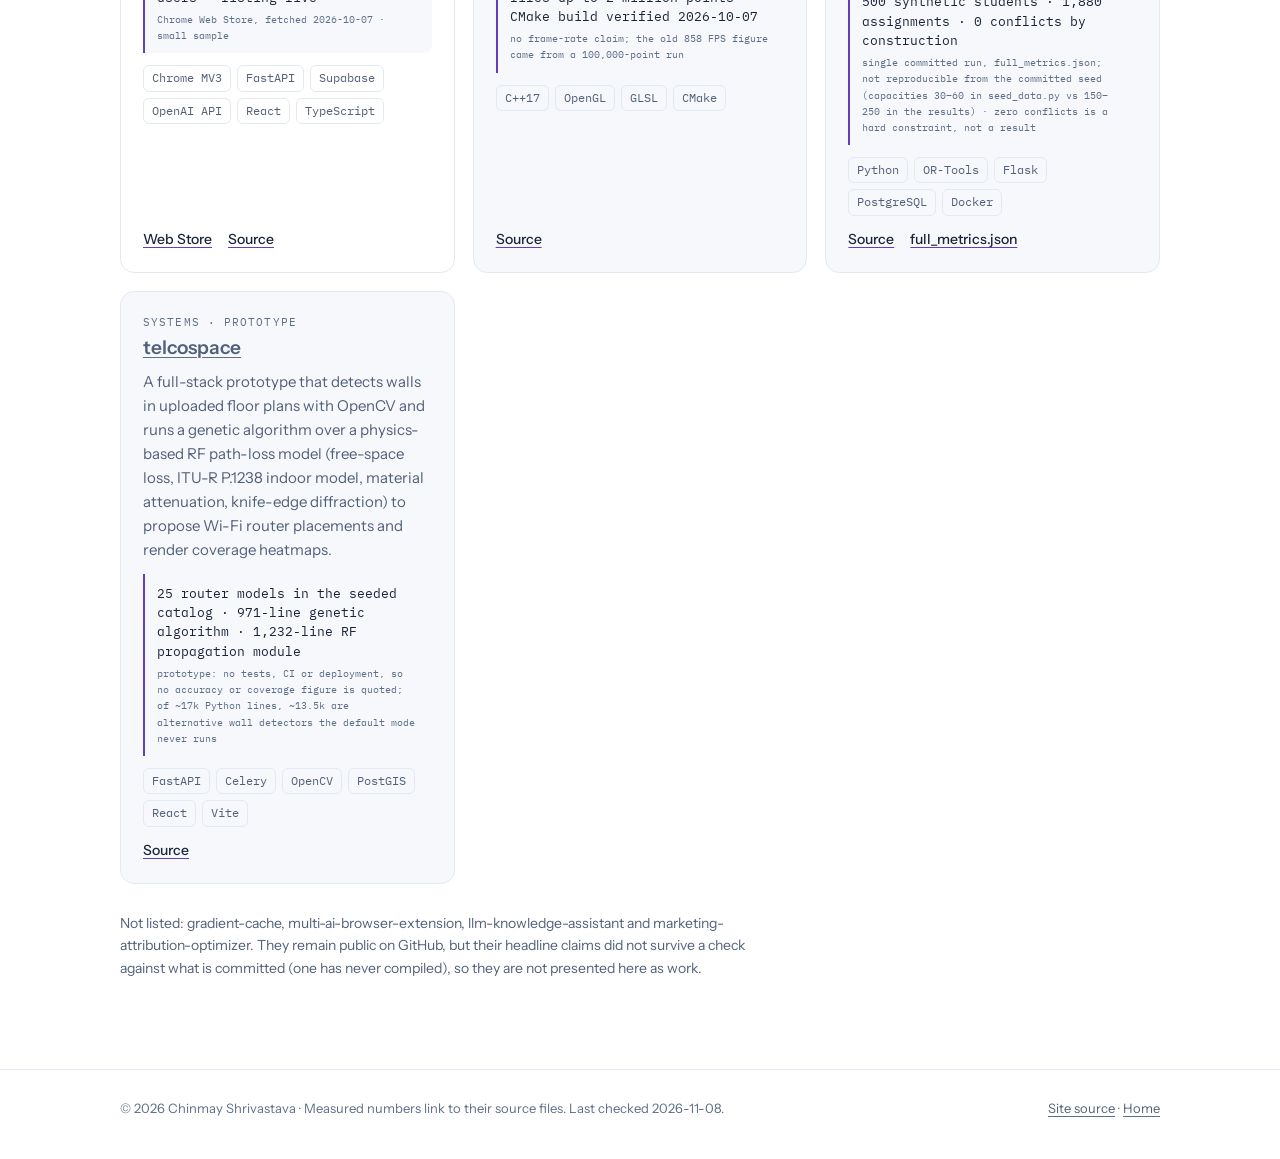
==== commit a33cbbca: "Update Hugging Face download counts" ====
--- a/projects.html
+++ b/projects.html
@@ -137,7 +137,7 @@
           <article class="proj" data-kinds="ml product">
             <div class="top"><h3><a href="https://github.com/JonSnow1807/Medical-Prescription-OCR" target="_blank" rel="noopener" data-cmd="Medical prescription OCR" data-kind="project">Medical Prescription OCR</a></h3><span class="kind">ml · hugging face</span></div>
             <p>A Donut vision-encoder-decoder fine-tuned to transcribe synthetic handwriting-style prescriptions, published on Hugging Face as a model and a 1,000-image dataset, with a Gradio demo that gates OCR behind zero-shot prescription classification. Not evaluated on real handwriting.</p>
-            <div class="fact"><span data-stat="hf_model_all">7,293</span> all-time model downloads · <span data-stat="hf_model_30d">134</span> in the last 30 days · <span data-stat="hf_dataset_all">11,339</span> all-time dataset downloads · <span data-stat="gh_ocr_stars">25</span> GitHub stars<small>huggingface.co/chinmays18 · fetched <span data-stat="fetched">2026-11-25</span> · no accuracy figure is quoted because none is committed</small></div>
+            <div class="fact"><span data-stat="hf_model_all">7,296</span> all-time model downloads · <span data-stat="hf_model_30d">136</span> in the last 30 days · <span data-stat="hf_dataset_all">11,339</span> all-time dataset downloads · <span data-stat="gh_ocr_stars">25</span> GitHub stars<small>huggingface.co/chinmays18 · fetched <span data-stat="fetched">2026-11-26</span> · no accuracy figure is quoted because none is committed</small></div>
             <div class="tags"><span>PyTorch</span><span>Transformers</span><span>Donut</span><span>Lightning</span><span>Gradio</span></div>
             <div class="foot"><a href="https://huggingface.co/chinmays18/medical-prescription-ocr" target="_blank" rel="noopener">Model</a><a href="https://huggingface.co/datasets/chinmays18/medical-prescription-dataset" target="_blank" rel="noopener">Dataset</a><a href="https://github.com/JonSnow1807/Medical-Prescription-OCR" target="_blank" rel="noopener">Source</a></div>
           </article>
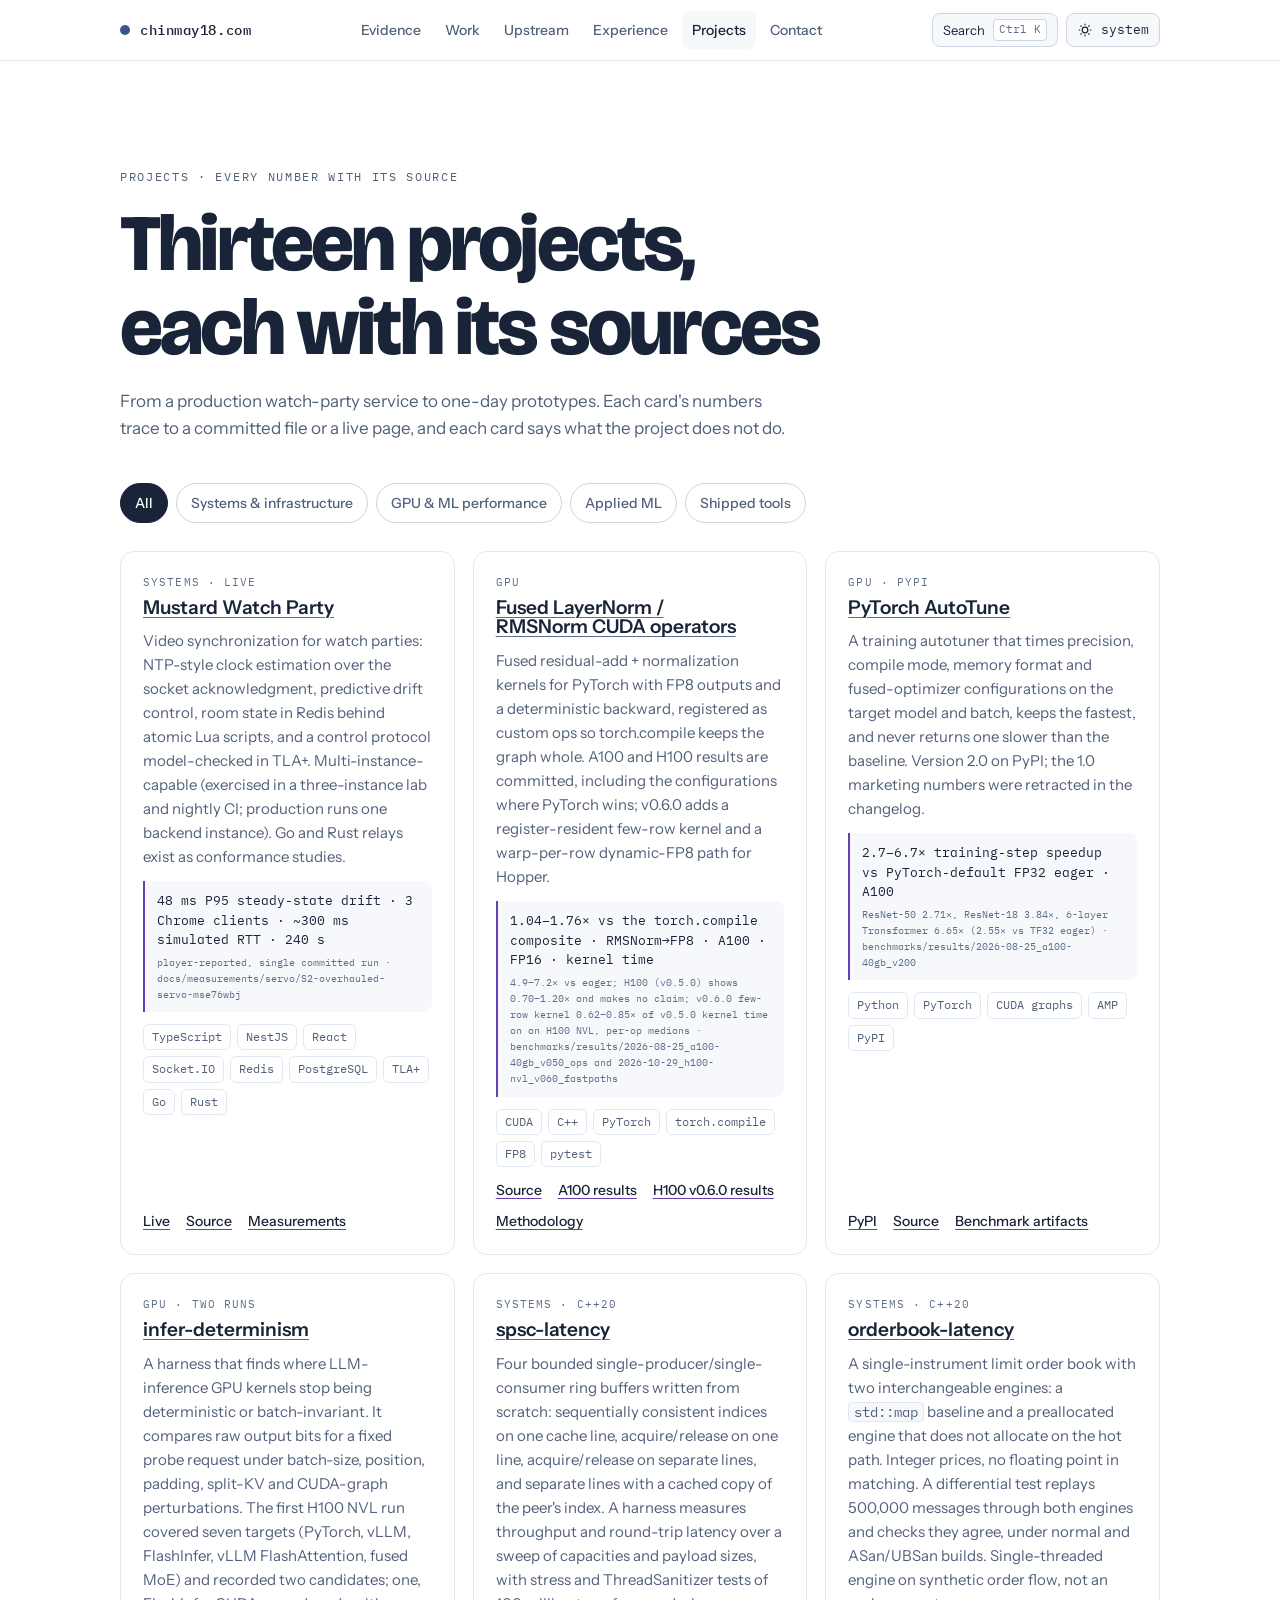
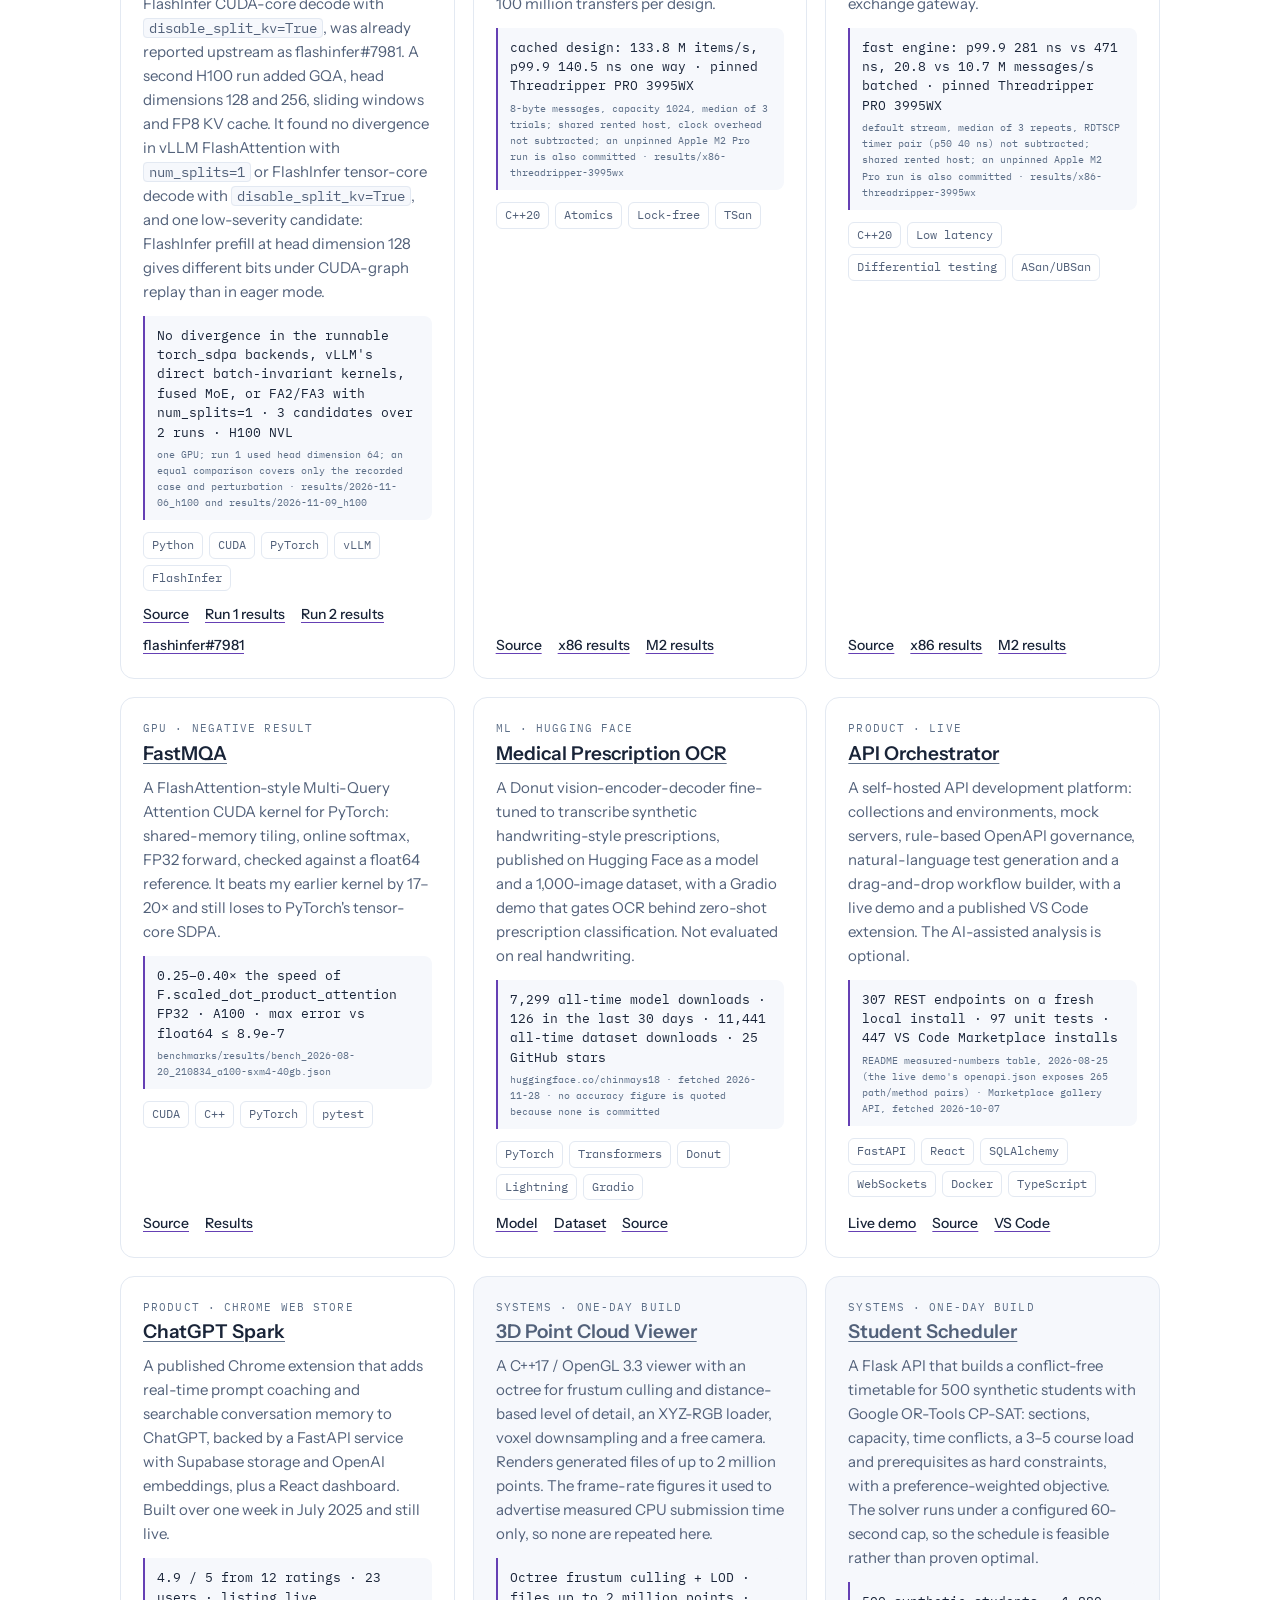
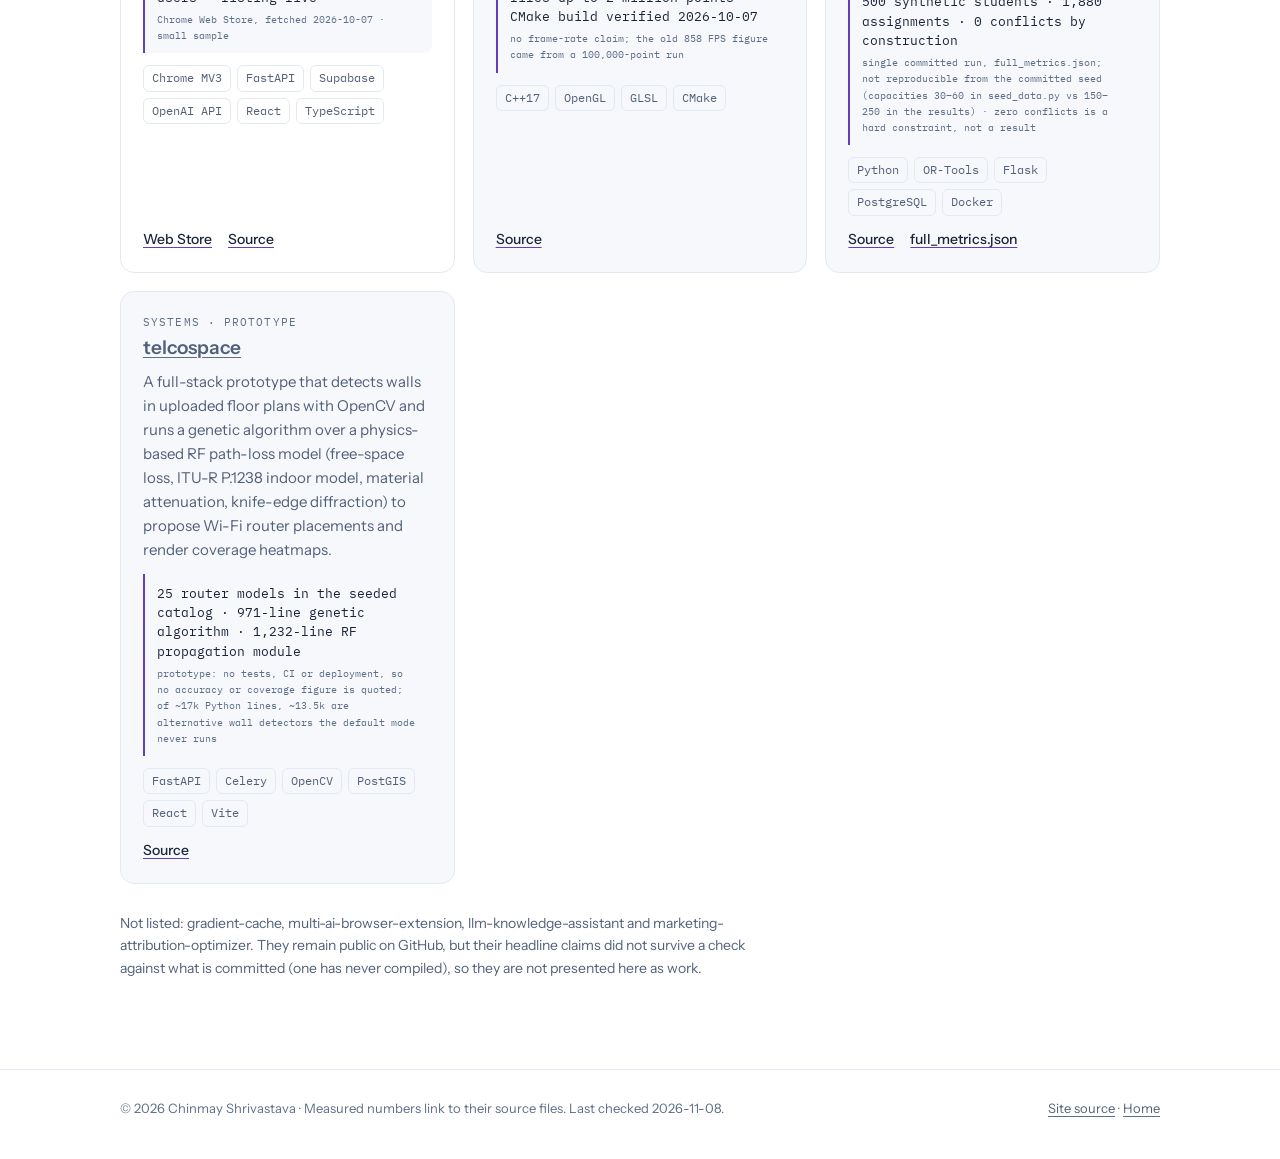
==== commit 4b7f63d1: "Update Hugging Face download counts" ====
--- a/projects.html
+++ b/projects.html
@@ -137,7 +137,7 @@
           <article class="proj" data-kinds="ml product">
             <div class="top"><h3><a href="https://github.com/JonSnow1807/Medical-Prescription-OCR" target="_blank" rel="noopener" data-cmd="Medical prescription OCR" data-kind="project">Medical Prescription OCR</a></h3><span class="kind">ml · hugging face</span></div>
             <p>A Donut vision-encoder-decoder fine-tuned to transcribe synthetic handwriting-style prescriptions, published on Hugging Face as a model and a 1,000-image dataset, with a Gradio demo that gates OCR behind zero-shot prescription classification. Not evaluated on real handwriting.</p>
-            <div class="fact"><span data-stat="hf_model_all">7,296</span> all-time model downloads · <span data-stat="hf_model_30d">136</span> in the last 30 days · <span data-stat="hf_dataset_all">11,339</span> all-time dataset downloads · <span data-stat="gh_ocr_stars">25</span> GitHub stars<small>huggingface.co/chinmays18 · fetched <span data-stat="fetched">2026-11-26</span> · no accuracy figure is quoted because none is committed</small></div>
+            <div class="fact"><span data-stat="hf_model_all">7,299</span> all-time model downloads · <span data-stat="hf_model_30d">126</span> in the last 30 days · <span data-stat="hf_dataset_all">11,441</span> all-time dataset downloads · <span data-stat="gh_ocr_stars">25</span> GitHub stars<small>huggingface.co/chinmays18 · fetched <span data-stat="fetched">2026-11-28</span> · no accuracy figure is quoted because none is committed</small></div>
             <div class="tags"><span>PyTorch</span><span>Transformers</span><span>Donut</span><span>Lightning</span><span>Gradio</span></div>
             <div class="foot"><a href="https://huggingface.co/chinmays18/medical-prescription-ocr" target="_blank" rel="noopener">Model</a><a href="https://huggingface.co/datasets/chinmays18/medical-prescription-dataset" target="_blank" rel="noopener">Dataset</a><a href="https://github.com/JonSnow1807/Medical-Prescription-OCR" target="_blank" rel="noopener">Source</a></div>
           </article>
